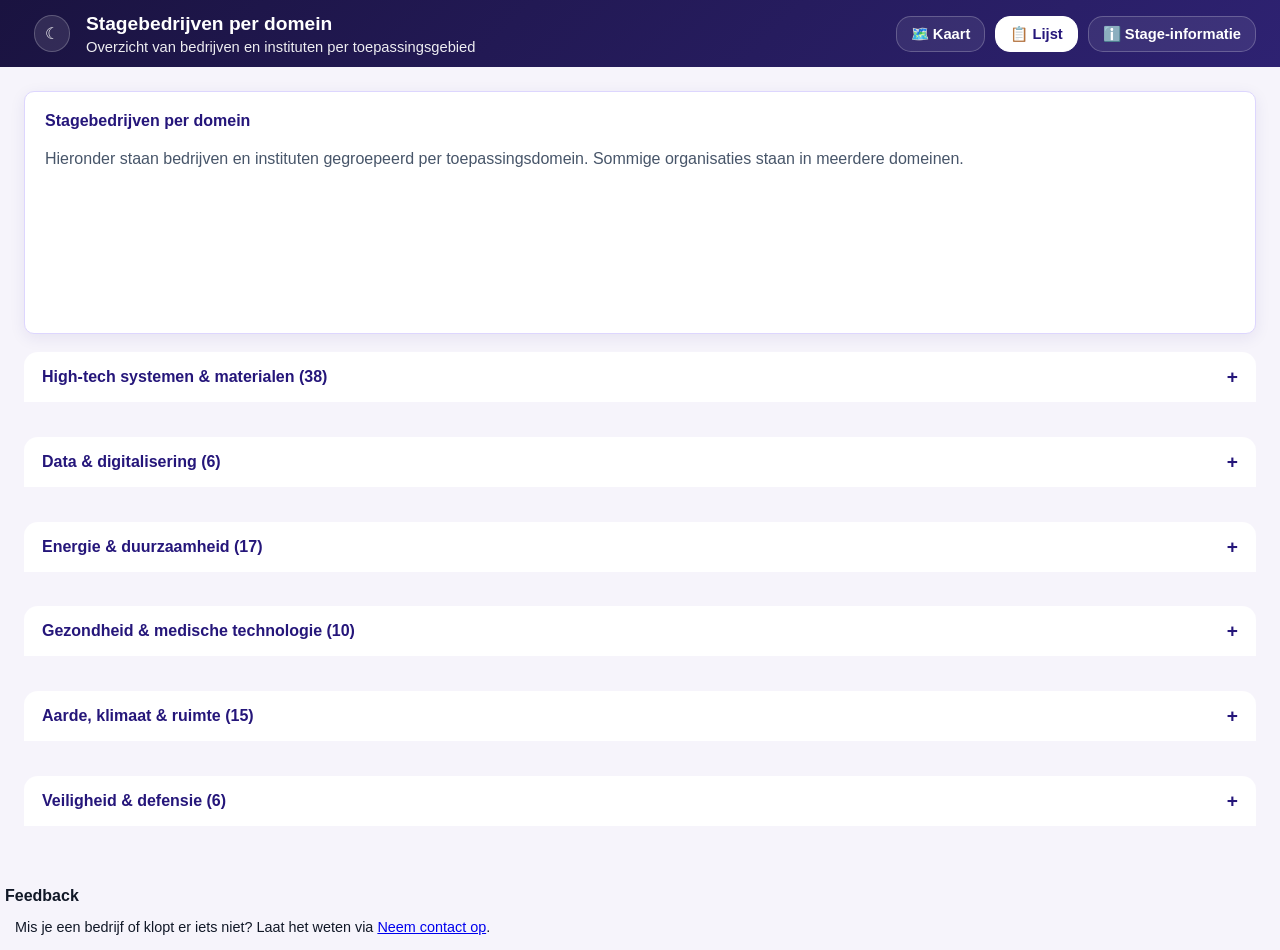
==== lijst.html @ df301dae "Add list of companies" ====
<!DOCTYPE html>
<html lang="nl">
<head>
  <meta charset="UTF-8">
  <meta name="viewport" content="width=device-width, initial-scale=1.0">
  <title>Stagebedrijven per domein - Technische Natuurkunde</title>
  <link rel="stylesheet" href="css/style.css">
</head>
<body>

  <header class="topbar">
    <div class="topbar-inner">

      <button id="darkToggle" class="dark-toggle">☾</button>

      <div class="topbar-text">
        <h1>Stagebedrijven per domein</h1>
        <p>Overzicht van bedrijven en instituten per toepassingsgebied</p>
      </div>

      <nav class="page-tabs">
        <a href="index.html" class="tab-button">🗺️ Kaart</a>
        <a href="lijst.html" class="tab-button active">📋 Lijst</a>
        <a href="stage.html" class="tab-button">ℹ️ Stage-informatie</a>
      </nav>

    </div>
  </header>

  <main class="info-page">
    <section class="info-card">
      <h2>Stagebedrijven per domein</h2>
      <p>
        Hieronder staan bedrijven en instituten gegroepeerd per toepassingsdomein.
        Sommige organisaties staan in meerdere domeinen.
      </p>
    </section>

    <section id="domeinLijst" class="accordion"></section>
  </main>

  <script>
    const darkToggle = document.getElementById('darkToggle');

    const domeinen = [
      "High-tech systemen & materialen",
      "Data & digitalisering",
      "Energie & duurzaamheid",
      "Gezondheid & medische technologie",
      "Aarde, klimaat & ruimte",
      "Veiligheid & defensie"
    ];

    function escapeHtml(value) {
      return String(value)
        .replaceAll('&', '&amp;')
        .replaceAll('<', '&lt;')
        .replaceAll('>', '&gt;')
        .replaceAll('"', '&quot;')
        .replaceAll("'", '&#039;');
    }

    function asArray(value) {
      if (Array.isArray(value)) return value;
      if (value === null || value === undefined || value === '') return [];
      return [value];
    }

    function maakBedrijfHtml(bedrijf) {
      const naam = escapeHtml(bedrijf.naam || 'Onbekende organisatie');
      const plaats = escapeHtml(bedrijf.plaats || 'Onbekende locatie');
      const beschrijving = escapeHtml(bedrijf.beschrijving || '');
      const website = bedrijf.website
        ? `<a href="${escapeHtml(bedrijf.website)}" target="_blank" rel="noopener noreferrer">Website</a>`
        : '';

      return `
        <article class="company-list-item">
          <div class="company-list-item-header">
            <h3>${naam}</h3>
            <div class="company-list-place">${plaats}</div>
          </div>
          <p>${beschrijving}</p>
          ${website ? `<div class="company-list-links">${website}</div>` : ''}
        </article>
      `;
    }

    function renderDomeinen(bedrijven) {
      const container = document.getElementById('domeinLijst');
      if (!container) return;

      const html = domeinen.map((domein, index) => {
        const bedrijvenInDomein = bedrijven.filter((bedrijf) =>
          asArray(bedrijf.tags).includes(domein)
        );

        const itemsHtml = bedrijvenInDomein.length > 0
          ? bedrijvenInDomein
              .sort((a, b) => (a.naam || '').localeCompare(b.naam || '', 'nl'))
              .map(maakBedrijfHtml)
              .join('')
          : `<p>Voor dit domein zijn nog geen organisaties toegevoegd.</p>`;

        return `
          <details class="accordion-item" ${index === 6 ? 'open' : ''}>
            <summary>${escapeHtml(domein)} (${bedrijvenInDomein.length})</summary>
            <div class="accordion-content">
              <div class="company-list">
                ${itemsHtml}
              </div>
            </div>
          </details>
        `;
      }).join('');

      container.innerHTML = html;
    }

    fetch('data/bedrijven.json')
      .then((res) => {
        if (!res.ok) {
          throw new Error(`Kon bedrijven.json niet laden: ${res.status}`);
        }
        return res.json();
      })
      .then((bedrijven) => {
        renderDomeinen(bedrijven);
      })
      .catch((err) => {
        console.error(err);
        const container = document.getElementById('domeinLijst');
        if (container) {
          container.innerHTML = `
            <section class="info-card">
              <p>Fout bij laden van bedrijven.</p>
            </section>
          `;
        }
      });

    if (localStorage.getItem('theme') === 'dark') {
      document.body.classList.add('dark-mode');
      document.body.classList.remove('light-mode');
      if (darkToggle) darkToggle.textContent = '☀️';
    } else if (localStorage.getItem('theme') === 'light') {
      document.body.classList.add('light-mode');
      document.body.classList.remove('dark-mode');
      if (darkToggle) darkToggle.textContent = '🌙';
    }

    if (darkToggle) {
      darkToggle.addEventListener('click', () => {
        const isDark = document.body.classList.contains('dark-mode');

        if (isDark) {
          document.body.classList.remove('dark-mode');
          document.body.classList.add('light-mode');
          localStorage.setItem('theme', 'light');
          darkToggle.textContent = '🌙';
        } else {
          document.body.classList.remove('light-mode');
          document.body.classList.add('dark-mode');
          localStorage.setItem('theme', 'dark');
          darkToggle.textContent = '☀️';
        }
      });
    }
  </script>

</body>
</html>

    <div class="footer-section">
      <h3>Feedback</h3>
      <p>
        Mis je een bedrijf of klopt er iets niet?
        Laat het weten via <a href="mailto:j.busink@hva.nl">Neem contact op</a>.
      </p>
    </div>

  </div>
</footer>
---- css/style.css ----
* {
  box-sizing: border-box;
}

:root {
  --bg-page: #f6f4fb;
  --bg-panel: #ffffff;
  --bg-soft: #f3f0ff;
  --bg-soft-2: #ece7ff;
  --bg-link: #ede9fe;
  --bg-link-hover: #ddd6fe;

  --text-main: #111827;
  --text-soft: #475569;
  --text-heading: #25167A;

  --border: #ddd6fe;
  --border-soft: #e9e5f7;

  --accent: #25167A;
  --accent-hover: #1E1649;

  --shadow-soft: 0 4px 16px rgba(37, 22, 122, 0.08);
  --radius: 12px;
}

body.dark-mode {
  --bg-page: #0a0623;
  --bg-panel: #100a2d;
  --bg-soft: #1a1244;
  --bg-soft-2: #25167A;
  --bg-link: #25167A;
  --bg-link-hover: #1E1649;

  --text-main: #FFFFFF;
  --text-soft: rgba(255, 255, 255, 0.76);
  --text-heading: #FFFFFF;

  --border: rgba(255, 255, 255, 0.14);
  --border-soft: rgba(255, 255, 255, 0.10);

  --accent: #351FB7;
  --accent-hover: #25167A;

  --shadow-soft: 0 8px 24px rgba(0, 0, 0, 0.35);
}

body {
  margin: 0;
  font-family: Arial, sans-serif;
  background: var(--bg-page);
  color: var(--text-main);
  transition: background 0.3s ease, color 0.3s ease;
}

/* Header */

.topbar {
  padding: 12px 24px;
  background: linear-gradient(135deg, #1a1340, #2e2272);
  color: white;
}

.topbar-inner {
  display: flex;
  align-items: center;
  gap: 12px;
}
.topbar-text h1 {
  margin: 0 0 4px;
  font-size: 1.2rem;
  font-weight: 700;
  line-height: 1.2;
}

.topbar-text p {
  margin: 0;
  font-size: 0.92rem;
  opacity: 0.92;
}

.page-tabs {
  margin-left: auto;
  display: flex;
  gap: 10px;
}

.tab-button {
  display: inline-block;
  padding: 8px 14px;
  border: 1px solid rgba(255, 255, 255, 0.22);
  border-radius: 15px;
  background: rgba(255, 255, 255, 0.08);
  color: white;
  text-decoration: none;
  font-size: 0.92rem;
  font-weight: 600;
  transition: background 0.15s ease, border-color 0.15s ease;
}

.tab-button:hover {
  background: rgba(255, 255, 255, 0.16);
}

.tab-button.active {
  background: white;
  color: #25167A;
  border-color: white;
}


.footer {
  margin-top: 20px;
  padding: 30px 14px;
  background: var(--bg-panel);
  border-top: 1px solid var(--border);
}

.footer-inner {
  display: grid;
  gap: 4px;
}

.footer-section h3 {
  margin-bottom: 2px;
  padding: 0px 5px;
  font-size: 1rem;
}

.footer-section p,
.footer-section li {
  font-size: 0.9rem;
  padding: 0px 15px;
}

/* Filters */
..filter-panel,
.hero-filters-inner,
.sidepanel,
.info-card,
.accordion-item {
  background: var(--bg-panel);
  border: 1px solid var(--border);
  box-shadow: var(--shadow-soft);
}

.filter-panel {
  display: flex;
  gap: 14px;
  align-items: end;
  flex-wrap: wrap;
  padding: 14px 24px;
  border-bottom: 1px solid var(--border);
}

.hero-filters {
  padding: 20px 24px 8px;
}

.hero-filters-inner {
  display: grid;
  gap: 18px;
  border-radius: 16px;
  padding: 20px;
}

.filter-group {
  display: grid;
  gap: 8px;
  min-width: 220px;
}

.filter-group label {
  font-size: 0.9rem;
  font-weight: 600;
  color: var(--text-soft);
}

.filter-group select {
  padding: 10px 12px;
  border: 1px solid var(--border);
  border-radius: 10px;
  background: var(--bg-panel);
  color: var(--text-main);
  font-size: 0.95rem;
}

.filter-group select:focus {
  outline: none;
  border-color: var(--accent);
  box-shadow: 0 0 0 3px rgba(53, 31, 183, 0.15);
}

.filter-actions {
  flex: 0 0 auto;
}

.filter-actions button,
#resetFilters,
.button {
  padding: 10px 14px;
  border: 1px solid transparent;
  border-radius: 10px;
  background: var(--accent);
  color: white;
  font-size: 0.95rem;
  font-weight: 600;
  cursor: pointer;
  transition: background 0.15s ease, transform 0.05s ease;
}

.filter-actions button:hover,
#resetFilters:hover,
.button:hover {
  background: var(--accent-hover);
}

.filter-actions button:active,
#resetFilters:active,
.button:active {
  transform: scale(0.97);
}

/* Main layout */

.content-layout {
  display: grid;
  grid-template-columns: 2fr 1fr;
  height: calc(100vh - 136px);
}

.map-wrapper {
  min-width: 0;
}

#map {
  width: 100%;
  height: 100%;
}

/* Sidepanel */

.sidepanel {
  border-left: 1px solid var(--border);
  padding: 22px;
  overflow-y: auto;
}

.sidepanel-placeholder h2,
.company-header h2 {
  margin: 0 0 8px;
  font-size: 1.2rem;
  color: var(--text-heading);
}

.sidepanel-placeholder p,
.company-section-inner p,
.info-card p,
.info-card li {
  line-height: 1.6;
  color: var(--text-soft);
}

.company-header {
  margin-bottom: 18px;
}

.company-subtitle {
  color: var(--text-soft);
  font-size: 0.95rem;
}

.company-meta {
  display: grid;
  gap: 8px;
  margin-bottom: 18px;
}

.company-meta-item {
  padding: 10px 12px;
  background: var(--bg-soft);
  border: 1px solid var(--border-soft);
  border-radius: 8px;
  font-size: 0.95rem;
}

.company-section {
  background: var(--bg-soft-2);
  padding: 1px;
  border-radius: 12px;
  margin-bottom: 16px;
}

.company-section-inner {
  background: var(--bg-panel);
  border-radius: 11px;
  padding: 14px 16px;
}

.company-section-inner h3,
.info-card h2,
.info-card h3 {
  margin: 0 0 8px;
  font-size: 1rem;
  color: var(--text-heading);
}

.company-section-inner p {
  margin: 0;
}

.company-links {
  display: flex;
  flex-direction: column;
  gap: 10px;
}

.company-links a {
  display: inline-block;
  padding: 10px 12px;
  border-radius: 8px;
  background: var(--bg-link);
  color: var(--text-main);
  text-decoration: none;
  font-size: 0.95rem;
  font-weight: 600;
  transition: background 0.15s ease;
}

.company-links a:hover {
  background: var(--bg-link-hover);
}

/* Info page */

.hidden-view {
  display: none;
}

.info-page {
  padding: 24px;
  background: var(--bg-page);
  min-height: calc(100vh - 96px);
  display: grid;
  gap: 18px;
}

.info-card {
  background: var(--bg-panel);
  border: 1px solid var(--border);
  border-radius: 10px;
  padding: 20px;
  box-shadow: var(--shadow-soft);
}

/* Responsive */

@media (max-width: 1000px) {
  .content-layout {
    grid-template-columns: 1fr;
    grid-template-rows: 52vh auto;
    height: auto;
  }

  #map {
    height: 52vh;
  }

  .sidepanel {
    border-left: none;
    border-top: 1px solid var(--border);
  }
}

.accordion {
  display: grid;
  gap: 14px;
}

.accordion-item {
  border-radius: 14px;
  overflow: hidden;
}

.accordion-item summary {
  list-style: none;
  cursor: pointer;
  padding: 16px 18px;
  font-size: 1rem;
  font-weight: 700;
  color: var(--text-heading);
  background: var(--bg-panel);
  position: relative;
}

.accordion-item summary::-webkit-details-marker {
  display: none;
}

.accordion-item summary::after {
  content: "+";
  position: absolute;
  right: 18px;
  top: 50%;
  transform: translateY(-50%);
  font-size: 1.2rem;
  font-weight: 700;
  color: var(--accent);
}

.accordion-item[open] summary::after {
  content: "−";
}

.accordion-content {
  padding: 14px 18px 18px 18px;
  background: var(--bg-soft);
}

.accordion-content p,
.accordion-content li {
  color: var(--text-soft);
  line-height: 1.6;
}

.accordion-content ul {
  margin: 0;
  padding-left: 20px;
}

.dark-toggle {
  margin-right: 4px;
}

.dark-toggle {
  margin-left: 10px;
  padding: 8px 10px;
  border-radius: 999px;
  border: 1px solid rgba(255, 255, 255, 0.22);
  background: rgba(255, 255, 255, 0.10);
  color: white;
  cursor: pointer;
  font-size: 1rem;
  transition: background 0.2s ease, transform 0.1s ease;
}

.dark-toggle:hover {
  background: rgba(255, 255, 255, 0.18);
  transform: scale(1.05);
}

body {
  transition: background 0.3s ease, color 0.3s ease;
}

.tag-filter-row {
  display: flex;
  align-items: flex-start;
  gap: 16px;
}
.tag-filter-list {
  display: flex;
  flex-wrap: wrap;
  gap: 10px 12px;
  flex: 1;
}

.tag-filter-option {
  display: inline-flex;
  align-items: center;
  gap: 6px;
  background: var(--bg-soft);
  border: 1px solid var(--border);
  border-radius: 999px;
  padding: 4px 8px;
  cursor: pointer;
  font-size: 0.8rem;
  color: var(--text-main);
}

.tag-filter-option:hover {
  background: var(--bg-link);
}

.tag-filter-option input {
  margin: 0;
}

.hero-filters {
  padding: 20px 24px 8px;
}

.hero-filters-inner {
  display: grid;
  gap: 18px;
  background: var(--bg-panel);
  border: 1px solid var(--border);
  border-radius: 16px;
  padding: 20px;
  box-shadow: var(--shadow-soft);
}

.filter-group {
  display: grid;
  gap: 8px;
}

.filter-group-tags {
  align-items: start;
}

.filter-actions {
  display: flex;
  justify-content: flex-start;
}



.company-list {
  display: grid;
  gap: 14px;
}

.company-list-item {
  background: var(--bg-panel);
  border: 1px solid var(--border);
  border-radius: 12px;
  padding: 14px 16px;
}

.company-list-item-header {
  margin-bottom: 8px;
}

.company-list-item h3 {
  margin: 0 0 4px;
  font-size: 1rem;
  color: var(--text-heading);
}

.company-list-place {
  font-size: 0.92rem;
  color: var(--text-soft);
}

.company-list-item p {
  margin: 0 0 10px;
  color: var(--text-soft);
  line-height: 1.6;
}

.company-list-links a {
  display: inline-block;
  padding: 8px 10px;
  border-radius: 8px;
  background: var(--bg-link);
  color: var(--text-main);
  text-decoration: none;
  font-weight: 600;
  font-size: 0.9rem;
}

.company-list-links a:hover {
  background: var(--bg-link-hover);
}

/* klein cluster */
.marker-cluster-small {
  background-color: rgba(53, 31, 183, 0.20);
}

.marker-cluster-small div {
  background-color: #6a54da;
  color: white;
}

.marker-cluster-medium {
  background-color: rgba(53, 31, 183, 0.28);
}

.marker-cluster-medium div {
  background-color: #351FB7;
  color: white;
}

.marker-cluster-large {
  background-color: rgba(30, 22, 73, 0.30);
}

.marker-cluster-large div {
  background-color: #1E1649;
  color: white;
}

.marker-cluster div {
  border-radius: 10px;
  font-weight: 600;
}

/* Automatische dark mode als fallback */
/* =========================
   DARK MODE - HvA palette
   ========================= */

body.dark-mode {
  --bg-page: #0a0623;          /* Marine: achtergrond pagina */
  --bg-panel: #09061f;         /* HvA-purple: cards/panels */
  --bg-soft: #1E1649;          /* Deep sea: alleen subtiele donkere vlakken */
  --bg-link: #25167A;
  --bg-link-hover: #1E1649;

  --text-main: #FFFFFF;        /* White: primaire tekst */
  --text-soft: rgba(255,255,255,0.78);
  --text-heading: #FFFFFF;

  --border: rgba(255,255,255,0.14);
  --border-soft: rgba(255,255,255,0.22);

  --accent: #726868;           /* Black als highlight */
  --accent-dark: #130b42;      /* HvA-purple als secundaire accentkleur */

  --shadow-soft: 0 8px 24px rgba(0, 0, 0, 0.35);
}

body.dark-mode {
  background: var(--bg-page);
  color: var(--text-main);
}

body.dark-mode .topbar {
  background: #0f0933;
}

body.dark-mode .tab-button {
  background: rgba(255, 255, 255, 0.08);
  border-color: rgba(255, 255, 255, 0.18);
  color: var(--text-main);
}

body.dark-mode .tab-button.active {
  background: #381695;
  color: #FFFFFF;
}

body.dark-mode .filter-panel {
  background: #0c072e;
  border: 1px solid rgba(255,255,255,0.14);
  box-shadow: var(--shadow-soft);
}

body.dark-mode .filter-group label {
  color: var(--text-main);
}

body.dark-mode .filter-group select {
  background: #160d47;
  color: #FFFFFF;
  border-color: rgba(255,255,255,0.18);
}

body.dark-mode .tag-filter-option {
  background: rgba(255,255,255,0.06);
  border: 1px solid rgba(255,255,255,0.16);
  color: #FFFFFF;
}

body.dark-mode .tag-filter-option:hover {
  background: rgba(255,255,255,0.12);
}

body.dark-mode .tag-filter-option input {
  accent-color: #39106f;
}

body.dark-mode .company-card,
body.dark-mode .info-card,
body.dark-mode .sidepanel,
body.dark-mode .company-section,
body.dark-mode .accordion-item {
  background: #09061f;
  color: #FFFFFF;
  border: 1px solid rgba(255,255,255,0.14);
  box-shadow: var(--shadow-soft);
}

/* header */
body.dark-mode .accordion-item summary {
  background: #25167A;                         /* HvA-purple */
  color: #FFFFFF;
}

/* inhoud (tekstvlak) */
body.dark-mode .accordion-content {
  background: #0e0930;                         /* 👈 jouw tekstvlak */
  color: #FFFFFF;
}

body.dark-mode .company-links a,
body.dark-mode a {
  color: #FFFFFF;
}

body.dark-mode .company-links a:hover,
body.dark-mode a:hover {
  color: rgba(255,255,255,0.82);
}

body.dark-mode .dark-toggle {
  background: rgba(255,255,255,0.08);
  border-color: rgba(255,255,255,0.18);
  color: #FFFFFF;
}

body.dark-mode .dark-toggle:hover {
  background: rgba(255,255,255,0.16);
}

body.dark-mode button,
body.dark-mode .button,
body.dark-mode #resetFilters {
  background: #381695;
  color: #FFFFFF;
  border: 1px solid rgba(255,255,255,0.14);
}

body.dark-mode button:hover,
body.dark-mode .button:hover,
body.dark-mode #resetFilters:hover {
  background: #1E1649;
}

/* marker-clusters */
body.dark-mode .marker-cluster-small {
  background-color: rgba(34, 17, 128, 0.28);
}
body.dark-mode .marker-cluster-small div {
  background-color: #9785fc;
  color: #FFFFFF;
}

body.dark-mode .marker-cluster-medium {
  background-color: rgba(50, 16, 238, 0.318);
}
body.dark-mode .marker-cluster-medium div {
  background-color: #381f91;
  color: #FFFFFF;
}

body.dark-mode .marker-cluster-large {
  background-color: rgba(0, 0, 0, 0.28);
}
body.dark-mode .marker-cluster-large div {
  background-color: #000000;
  color: #FFFFFF;
}

body.dark-mode .marker-cluster div {
  border-radius: 10px;
  font-weight: 600;
}

/* kaart iets rustiger houden */
body.dark-mode #map {
  filter: brightness(1.08);
}

body.dark-mode .leaflet-bar a:first-child {
  border-bottom: 1px solid rgba(255,255,255,0.18);
}

body.dark-mode .leaflet-bar a:last-child {
  border-top: none;
}

body.dark-mode .leaflet-control-zoom a,
body.dark-mode .leaflet-bar a {
  background-color: #25167A;
  color: #FFFFFF;
  border-color: rgba(255,255,255,0.18);
}

body.dark-mode .leaflet-control-zoom a:hover,
body.dark-mode .leaflet-bar a:hover {
  background-color: #1E1649;
  color: #FFFFFF;
}

body.dark-mode .leaflet-bar {
  border: 1px solid rgba(255,255,255,0.18);
  box-shadow: 0 4px 14px rgba(0,0,0,0.35);
}

body.dark-mode .leaflet-control-zoom-in,
body.dark-mode .leaflet-control-zoom-out {
  font-weight: 700;
}

body.dark-mode .leaflet-control-zoom a,
body.dark-mode .leaflet-bar a {
  background-color: var(--bg-panel);
  color: var(--text-main);
  border-color: var(--border);
}

body.dark-mode .leaflet-control-zoom a:hover,
body.dark-mode .leaflet-bar a:hover {
  background-color: var(--bg-soft);
  color: var(--text-main);
}

body.dark-mode .leaflet-bar {
  border: 1px solid var(--border);
  box-shadow: 0 4px 14px rgba(0, 0, 0, 0.35);
}

body.dark-mode #map {
  filter: brightness(1.08);
}

/* @media (max-width: 720px) {
  .tag-filter-row {
    flex-direction: column;
    align-items: stretch;
  }

  .filter-actions button {
    width: 100%;
  }

  
  .tag-filter-row {
  display: flex;
  align-items: flex-start;
  gap: 16px;
} */

/* reset knop links */
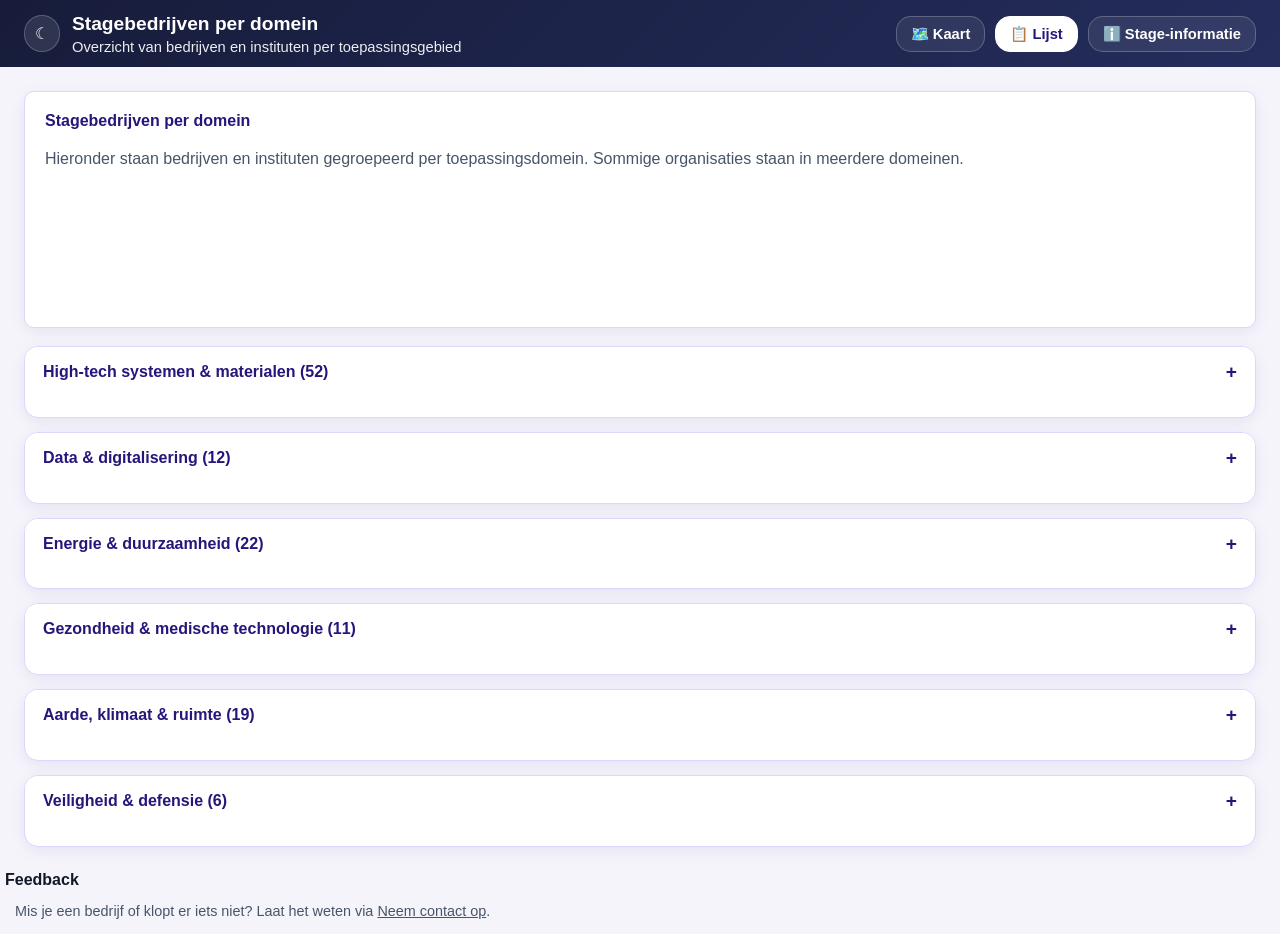
==== commit 6d71b2bc: "Photonics companies added" ====
--- a/lijst.html
+++ b/lijst.html
@@ -66,25 +66,39 @@
       return [value];
     }
 
-    function maakBedrijfHtml(bedrijf) {
-      const naam = escapeHtml(bedrijf.naam || 'Onbekende organisatie');
-      const plaats = escapeHtml(bedrijf.plaats || 'Onbekende locatie');
-      const beschrijving = escapeHtml(bedrijf.beschrijving || '');
-      const website = bedrijf.website
-        ? `<a href="${escapeHtml(bedrijf.website)}" target="_blank" rel="noopener noreferrer">Website</a>`
-        : '';
+function maakBedrijfHtml(bedrijf) {
+  const naam = escapeHtml(bedrijf.naam || 'Onbekende organisatie');
+  const plaats = escapeHtml(bedrijf.plaats || 'Onbekende locatie');
+  const beschrijving = escapeHtml(bedrijf.beschrijving || '');
 
-      return `
-        <article class="company-list-item">
-          <div class="company-list-item-header">
-            <h3>${naam}</h3>
-            <div class="company-list-place">${plaats}</div>
-          </div>
-          <p>${beschrijving}</p>
-          ${website ? `<div class="company-list-links">${website}</div>` : ''}
-        </article>
-      `;
-    }
+  let linksHtml = '';
+
+  if (Array.isArray(bedrijf.websites) && bedrijf.websites.length > 0) {
+    linksHtml = bedrijf.websites
+      .map((site) => {
+        const url = escapeHtml(site.url || '');
+        const label = escapeHtml(site.naam || 'Website');
+        if (!url) return '';
+        return `<a href="${url}" target="_blank" rel="noopener noreferrer">${label}</a>`;
+      })
+      .filter(Boolean)
+      .join('');
+  } else if (bedrijf.website) {
+    const url = escapeHtml(bedrijf.website);
+    linksHtml = `<a href="${url}" target="_blank" rel="noopener noreferrer">Website</a>`;
+  }
+
+  return `
+    <article class="company-list-item">
+      <div class="company-list-item-header">
+        <h3>${naam}</h3>
+        <div class="company-list-place">${plaats}</div>
+      </div>
+      <p>${beschrijving}</p>
+      ${linksHtml ? `<div class="company-list-links">${linksHtml}</div>` : ''}
+    </article>
+  `;
+}
 
     function renderDomeinen(bedrijven) {
       const container = document.getElementById('domeinLijst');
--- a/css/style.css
+++ b/css/style.css
@@ -1,6 +1,32 @@
-* {
+/* =========================
+   1. RESET / BASIS
+   ========================= */
+
+*,
+*::before,
+*::after {
   box-sizing: border-box;
 }
+
+html,
+body {
+  margin: 0;
+  padding: 0;
+  width: 100%;
+  overflow-x: hidden;
+}
+
+img,
+iframe,
+video {
+  display: block;
+  max-width: 100%;
+  height: auto;
+}
+
+/* =========================
+   2. DESIGN TOKENS
+   ========================= */
 
 :root {
   --bg-page: #f6f4fb;
@@ -12,53 +38,83 @@
 
   --text-main: #111827;
   --text-soft: #475569;
-  --text-heading: #25167A;
+  --text-heading: #25167a;
 
   --border: #ddd6fe;
   --border-soft: #e9e5f7;
 
-  --accent: #25167A;
-  --accent-hover: #1E1649;
+  --accent: #25167a;
+  --accent-hover: #1e1649;
 
   --shadow-soft: 0 4px 16px rgba(37, 22, 122, 0.08);
   --radius: 12px;
+  --radius-lg: 16px;
 }
 
 body.dark-mode {
-  --bg-page: #0a0623;
-  --bg-panel: #100a2d;
-  --bg-soft: #1a1244;
-  --bg-soft-2: #25167A;
-  --bg-link: #25167A;
-  --bg-link-hover: #1E1649;
-
-  --text-main: #FFFFFF;
-  --text-soft: rgba(255, 255, 255, 0.76);
-  --text-heading: #FFFFFF;
-
-  --border: rgba(255, 255, 255, 0.14);
-  --border-soft: rgba(255, 255, 255, 0.10);
-
-  --accent: #351FB7;
-  --accent-hover: #25167A;
-
-  --shadow-soft: 0 8px 24px rgba(0, 0, 0, 0.35);
-}
+  --bg-page: #0b0d1a;
+  --bg-panel: #14182b;
+  --bg-soft: #1c2240;
+  --bg-soft-2: #252d59;
+  --bg-link: #2a3270;
+  --bg-link-hover: #37418d;
+
+  --text-main: #f4f7ff;
+  --text-soft: #bcc4dc;
+  --text-heading: #ffffff;
+
+  --border: rgba(140, 156, 220, 0.16);
+  --border-soft: rgba(140, 156, 220, 0.08);
+
+  --accent: #5163d8;
+  --accent-hover: #6b7bf0;
+
+  --shadow-soft: 0 10px 30px rgba(0, 0, 0, 0.36);
+}
+
+/* =========================
+   3. PAGINA BASIS
+   ========================= */
 
 body {
-  margin: 0;
   font-family: Arial, sans-serif;
   background: var(--bg-page);
   color: var(--text-main);
   transition: background 0.3s ease, color 0.3s ease;
 }
 
-/* Header */
+a {
+  color: inherit;
+}
+
+/* =========================
+   4. HERBRUIKBARE BLOKKEN
+   ========================= */
+
+.panel-like {
+  background: var(--bg-panel);
+  border: 1px solid var(--border);
+  box-shadow: var(--shadow-soft);
+}
+
+.info-card,
+.sidepanel,
+.accordion-item,
+.hero-filters-inner,
+.company-list-item {
+  background: var(--bg-panel);
+  border: 1px solid var(--border);
+  box-shadow: var(--shadow-soft);
+}
+
+/* =========================
+   5. HEADER / TOPBAR
+   ========================= */
 
 .topbar {
   padding: 12px 24px;
-  background: linear-gradient(135deg, #1a1340, #2e2272);
-  color: white;
+  background: linear-gradient(135deg, #171c3a, #242d5c);
+  color: #ffffff;
 }
 
 .topbar-inner {
@@ -66,6 +122,11 @@
   align-items: center;
   gap: 12px;
 }
+
+.topbar-text {
+  min-width: 0;
+}
+
 .topbar-text h1 {
   margin: 0 0 4px;
   font-size: 1.2rem;
@@ -79,9 +140,28 @@
   opacity: 0.92;
 }
 
+.dark-toggle {
+  flex: 0 0 auto;
+  margin: 0;
+  padding: 8px 10px;
+  border: 1px solid rgba(255, 255, 255, 0.22);
+  border-radius: 999px;
+  background: rgba(255, 255, 255, 0.1);
+  color: #ffffff;
+  cursor: pointer;
+  font-size: 1rem;
+  transition: background 0.2s ease, transform 0.1s ease;
+}
+
+.dark-toggle:hover {
+  background: rgba(255, 255, 255, 0.18);
+  transform: scale(1.05);
+}
+
 .page-tabs {
   margin-left: auto;
   display: flex;
+  flex-wrap: wrap;
   gap: 10px;
 }
 
@@ -91,11 +171,11 @@
   border: 1px solid rgba(255, 255, 255, 0.22);
   border-radius: 15px;
   background: rgba(255, 255, 255, 0.08);
-  color: white;
+  color: #ffffff;
   text-decoration: none;
   font-size: 0.92rem;
   font-weight: 600;
-  transition: background 0.15s ease, border-color 0.15s ease;
+  transition: background 0.15s ease, border-color 0.15s ease, color 0.15s ease;
 }
 
 .tab-button:hover {
@@ -103,55 +183,14 @@
 }
 
 .tab-button.active {
-  background: white;
-  color: #25167A;
-  border-color: white;
-}
-
-
-.footer {
-  margin-top: 20px;
-  padding: 30px 14px;
-  background: var(--bg-panel);
-  border-top: 1px solid var(--border);
-}
-
-.footer-inner {
-  display: grid;
-  gap: 4px;
-}
-
-.footer-section h3 {
-  margin-bottom: 2px;
-  padding: 0px 5px;
-  font-size: 1rem;
-}
-
-.footer-section p,
-.footer-section li {
-  font-size: 0.9rem;
-  padding: 0px 15px;
-}
-
-/* Filters */
-..filter-panel,
-.hero-filters-inner,
-.sidepanel,
-.info-card,
-.accordion-item {
-  background: var(--bg-panel);
-  border: 1px solid var(--border);
-  box-shadow: var(--shadow-soft);
-}
-
-.filter-panel {
-  display: flex;
-  gap: 14px;
-  align-items: end;
-  flex-wrap: wrap;
-  padding: 14px 24px;
-  border-bottom: 1px solid var(--border);
-}
+  background: #ffffff;
+  color: #25167a;
+  border-color: #ffffff;
+}
+
+/* =========================
+   6. FILTERS
+   ========================= */
 
 .hero-filters {
   padding: 20px 24px 8px;
@@ -160,14 +199,19 @@
 .hero-filters-inner {
   display: grid;
   gap: 18px;
-  border-radius: 16px;
-  padding: 20px;
+  border-radius: var(--radius-lg);
+  background: var(--bg-panel);
+  padding: 20px;  
 }
 
 .filter-group {
   display: grid;
   gap: 8px;
   min-width: 220px;
+}
+
+.filter-group-tags {
+  align-items: start;
 }
 
 .filter-group label {
@@ -188,10 +232,18 @@
 .filter-group select:focus {
   outline: none;
   border-color: var(--accent);
-  box-shadow: 0 0 0 3px rgba(53, 31, 183, 0.15);
+  box-shadow: 0 0 0 3px rgba(81, 99, 216, 0.18);
+}
+
+.tag-filter-row {
+  display: flex;
+  align-items: flex-start;
+  gap: 16px;
 }
 
 .filter-actions {
+  display: flex;
+  justify-content: flex-start;
   flex: 0 0 auto;
 }
 
@@ -201,8 +253,8 @@
   padding: 10px 14px;
   border: 1px solid transparent;
   border-radius: 10px;
-  background: var(--accent);
-  color: white;
+  background: var(--accent-hover);
+  color: #ffffff;
   font-size: 0.95rem;
   font-weight: 600;
   cursor: pointer;
@@ -221,7 +273,37 @@
   transform: scale(0.97);
 }
 
-/* Main layout */
+.tag-filter-list {
+  display: flex;
+  flex: 1;
+  flex-wrap: wrap;
+  gap: 10px 12px;
+}
+
+.tag-filter-option {
+  display: inline-flex;
+  align-items: center;
+  gap: 6px;
+  padding: 4px 8px;
+  border: 1px solid var(--border);
+  border-radius: 999px;
+  background: var(--bg-soft);
+  color: var(--text-main);
+  cursor: pointer;
+  font-size: 0.8rem;
+}
+
+.tag-filter-option:hover {
+  background: var(--bg-link);
+}
+
+.tag-filter-option input {
+  margin: 0;
+}
+
+/* =========================
+   7. HOOFDLAYOUT
+   ========================= */
 
 .content-layout {
   display: grid;
@@ -238,11 +320,13 @@
   height: 100%;
 }
 
-/* Sidepanel */
+/* =========================
+   8. SIDEPANEL / BEDRIJFSINFO
+   ========================= */
 
 .sidepanel {
+  padding: 22px;
   border-left: 1px solid var(--border);
-  padding: 22px;
   overflow-y: auto;
 }
 
@@ -278,23 +362,23 @@
 
 .company-meta-item {
   padding: 10px 12px;
-  background: var(--bg-soft);
   border: 1px solid var(--border-soft);
   border-radius: 8px;
+  background: var(--bg-soft);
   font-size: 0.95rem;
 }
 
 .company-section {
-  background: var(--bg-soft-2);
+  margin-bottom: 16px;
   padding: 1px;
   border-radius: 12px;
-  margin-bottom: 16px;
+  background: var(--bg-soft-2);
 }
 
 .company-section-inner {
+  padding: 14px 16px;
+  border-radius: 11px;
   background: var(--bg-panel);
-  border-radius: 11px;
-  padding: 14px 16px;
 }
 
 .company-section-inner h3,
@@ -315,7 +399,8 @@
   gap: 10px;
 }
 
-.company-links a {
+.company-links a,
+.company-list-links a {
   display: inline-block;
   padding: 10px 12px;
   border-radius: 8px;
@@ -327,50 +412,35 @@
   transition: background 0.15s ease;
 }
 
-.company-links a:hover {
+.company-links a:hover,
+.company-list-links a:hover {
   background: var(--bg-link-hover);
 }
 
-/* Info page */
+/* =========================
+   9. INFO PAGINA
+   ========================= */
 
 .hidden-view {
   display: none;
 }
 
 .info-page {
+  display: grid;
+  gap: 18px;
+  min-height: calc(100vh - 96px);
   padding: 24px;
   background: var(--bg-page);
-  min-height: calc(100vh - 96px);
-  display: grid;
-  gap: 18px;
 }
 
 .info-card {
-  background: var(--bg-panel);
-  border: 1px solid var(--border);
+  padding: 20px;
   border-radius: 10px;
-  padding: 20px;
-  box-shadow: var(--shadow-soft);
-}
-
-/* Responsive */
-
-@media (max-width: 1000px) {
-  .content-layout {
-    grid-template-columns: 1fr;
-    grid-template-rows: 52vh auto;
-    height: auto;
-  }
-
-  #map {
-    height: 52vh;
-  }
-
-  .sidepanel {
-    border-left: none;
-    border-top: 1px solid var(--border);
-  }
-}
+}
+
+/* =========================
+   10. ACCORDION
+   ========================= */
 
 .accordion {
   display: grid;
@@ -383,14 +453,14 @@
 }
 
 .accordion-item summary {
+  position: relative;
+  padding: 16px 18px;
   list-style: none;
   cursor: pointer;
-  padding: 16px 18px;
+  background: var(--bg-panel);
+  color: var(--text-heading);
   font-size: 1rem;
   font-weight: 700;
-  color: var(--text-heading);
-  background: var(--bg-panel);
-  position: relative;
 }
 
 .accordion-item summary::-webkit-details-marker {
@@ -400,12 +470,12 @@
 .accordion-item summary::after {
   content: "+";
   position: absolute;
+  top: 50%;
   right: 18px;
-  top: 50%;
   transform: translateY(-50%);
+  color: var(--accent);
   font-size: 1.2rem;
   font-weight: 700;
-  color: var(--accent);
 }
 
 .accordion-item[open] summary::after {
@@ -413,7 +483,7 @@
 }
 
 .accordion-content {
-  padding: 14px 18px 18px 18px;
+  padding: 14px 18px 18px;
   background: var(--bg-soft);
 }
 
@@ -428,93 +498,9 @@
   padding-left: 20px;
 }
 
-.dark-toggle {
-  margin-right: 4px;
-}
-
-.dark-toggle {
-  margin-left: 10px;
-  padding: 8px 10px;
-  border-radius: 999px;
-  border: 1px solid rgba(255, 255, 255, 0.22);
-  background: rgba(255, 255, 255, 0.10);
-  color: white;
-  cursor: pointer;
-  font-size: 1rem;
-  transition: background 0.2s ease, transform 0.1s ease;
-}
-
-.dark-toggle:hover {
-  background: rgba(255, 255, 255, 0.18);
-  transform: scale(1.05);
-}
-
-body {
-  transition: background 0.3s ease, color 0.3s ease;
-}
-
-.tag-filter-row {
-  display: flex;
-  align-items: flex-start;
-  gap: 16px;
-}
-.tag-filter-list {
-  display: flex;
-  flex-wrap: wrap;
-  gap: 10px 12px;
-  flex: 1;
-}
-
-.tag-filter-option {
-  display: inline-flex;
-  align-items: center;
-  gap: 6px;
-  background: var(--bg-soft);
-  border: 1px solid var(--border);
-  border-radius: 999px;
-  padding: 4px 8px;
-  cursor: pointer;
-  font-size: 0.8rem;
-  color: var(--text-main);
-}
-
-.tag-filter-option:hover {
-  background: var(--bg-link);
-}
-
-.tag-filter-option input {
-  margin: 0;
-}
-
-.hero-filters {
-  padding: 20px 24px 8px;
-}
-
-.hero-filters-inner {
-  display: grid;
-  gap: 18px;
-  background: var(--bg-panel);
-  border: 1px solid var(--border);
-  border-radius: 16px;
-  padding: 20px;
-  box-shadow: var(--shadow-soft);
-}
-
-.filter-group {
-  display: grid;
-  gap: 8px;
-}
-
-.filter-group-tags {
-  align-items: start;
-}
-
-.filter-actions {
-  display: flex;
-  justify-content: flex-start;
-}
-
-
+/* =========================
+   11. LIJSTWEERGAVE
+   ========================= */
 
 .company-list {
   display: grid;
@@ -522,10 +508,8 @@
 }
 
 .company-list-item {
-  background: var(--bg-panel);
-  border: 1px solid var(--border);
+  padding: 14px 16px;
   border-radius: 12px;
-  padding: 14px 16px;
 }
 
 .company-list-item-header {
@@ -550,46 +534,72 @@
 }
 
 .company-list-links a {
-  display: inline-block;
+  font-size: 0.9rem;
   padding: 8px 10px;
-  border-radius: 8px;
-  background: var(--bg-link);
-  color: var(--text-main);
-  text-decoration: none;
-  font-weight: 600;
+}
+
+/* =========================
+   12. FOOTER
+   ========================= */
+
+footer,
+.footer {
+  margin-top: 20px;
+  padding: 30px 14px;
+  background: var(--bg-panel);
+  border-top: 1px solid var(--border);
+}
+
+.footer-inner {
+  display: grid;
+  gap: 4px;
+}
+
+.footer-section h3 {
+  margin: 0 0 2px;
+  padding: 0 5px;
+  font-size: 1rem;
+}
+
+.footer-section p,
+.footer-section li {
+  padding: 0 15px;
   font-size: 0.9rem;
-}
-
-.company-list-links a:hover {
-  background: var(--bg-link-hover);
-}
-
-/* klein cluster */
+  color: var(--text-soft);
+}
+
+/* =========================
+   13. MARKER CLUSTERS
+   ========================= */
+/* =========================
+   13. MARKER CLUSTERS
+   ========================= */
+
 .marker-cluster-small {
-  background-color: rgba(53, 31, 183, 0.20);
+  background-color: rgba(81, 99, 216, 0.20);
 }
 
 .marker-cluster-small div {
-  background-color: #6a54da;
-  color: white;
+  background-color: #5163d8;
+  color: #ffffff;
 }
 
 .marker-cluster-medium {
-  background-color: rgba(53, 31, 183, 0.28);
+  background-color: rgba(81, 99, 216, 0.28);
 }
 
 .marker-cluster-medium div {
-  background-color: #351FB7;
-  color: white;
+  background-color: #6b7bf0;
+  color: #ffffff;
 }
 
 .marker-cluster-large {
-  background-color: rgba(30, 22, 73, 0.30);
+  background-color: rgba(60, 70, 140, 0.35);
 }
 
 .marker-cluster-large div {
-  background-color: #1E1649;
-  color: white;
+  background-color: #37418d;
+  color: #ffffff;
 }
 
 .marker-cluster div {
@@ -597,55 +607,24 @@
   font-weight: 600;
 }
 
-/* Automatische dark mode als fallback */
-/* =========================
-   DARK MODE - HvA palette
-   ========================= */
-
-body.dark-mode {
-  --bg-page: #0a0623;          /* Marine: achtergrond pagina */
-  --bg-panel: #09061f;         /* HvA-purple: cards/panels */
-  --bg-soft: #1E1649;          /* Deep sea: alleen subtiele donkere vlakken */
-  --bg-link: #25167A;
-  --bg-link-hover: #1E1649;
-
-  --text-main: #FFFFFF;        /* White: primaire tekst */
-  --text-soft: rgba(255,255,255,0.78);
-  --text-heading: #FFFFFF;
-
-  --border: rgba(255,255,255,0.14);
-  --border-soft: rgba(255,255,255,0.22);
-
-  --accent: #726868;           /* Black als highlight */
-  --accent-dark: #130b42;      /* HvA-purple als secundaire accentkleur */
-
-  --shadow-soft: 0 8px 24px rgba(0, 0, 0, 0.35);
-}
-
-body.dark-mode {
-  background: var(--bg-page);
+/* =========================
+   14. DARK MODE - COMPONENTEN
+   ========================= */
+
+body.dark-mode .topbar {
+  background: linear-gradient(135deg, #171c3a, #242d5c);
+}
+
+body.dark-mode .tab-button {
+  background: rgba(255, 255, 255, 0.04);
+  border-color: rgba(140, 156, 220, 0.20);
   color: var(--text-main);
 }
 
-body.dark-mode .topbar {
-  background: #0f0933;
-}
-
-body.dark-mode .tab-button {
-  background: rgba(255, 255, 255, 0.08);
-  border-color: rgba(255, 255, 255, 0.18);
-  color: var(--text-main);
-}
-
 body.dark-mode .tab-button.active {
-  background: #381695;
-  color: #FFFFFF;
-}
-
-body.dark-mode .filter-panel {
-  background: #0c072e;
-  border: 1px solid rgba(255,255,255,0.14);
-  box-shadow: var(--shadow-soft);
+  background: var(--accent);
+  border-color: var(--accent);
+  color: #ffffff;
 }
 
 body.dark-mode .filter-group label {
@@ -653,146 +632,123 @@
 }
 
 body.dark-mode .filter-group select {
-  background: #160d47;
-  color: #FFFFFF;
-  border-color: rgba(255,255,255,0.18);
+  background: #1a1f2d;
+  color: #ffffff;
+  border-color: rgba(255, 255, 255, 0.18);
 }
 
 body.dark-mode .tag-filter-option {
-  background: rgba(255,255,255,0.06);
-  border: 1px solid rgba(255,255,255,0.16);
-  color: #FFFFFF;
+  background: #1a1f2d;
+  border-color: rgba(140, 156, 220, 0.14);
+  color: #ffffff;
+}
+
+body.dark-mode .hero-filters-inner {
+  background: #141822;
 }
 
 body.dark-mode .tag-filter-option:hover {
-  background: rgba(255,255,255,0.12);
+  background: #20283a;
 }
 
 body.dark-mode .tag-filter-option input {
-  accent-color: #39106f;
-}
-
-body.dark-mode .company-card,
-body.dark-mode .info-card,
-body.dark-mode .sidepanel,
-body.dark-mode .company-section,
-body.dark-mode .accordion-item {
-  background: #09061f;
-  color: #FFFFFF;
-  border: 1px solid rgba(255,255,255,0.14);
-  box-shadow: var(--shadow-soft);
-}
-
-/* header */
+  accent-color: #8f8c94;
+}
+
 body.dark-mode .accordion-item summary {
-  background: #25167A;                         /* HvA-purple */
-  color: #FFFFFF;
-}
-
-/* inhoud (tekstvlak) */
+  background: var(--bg-soft-2);
+  color: var(--text-heading);
+}
+
 body.dark-mode .accordion-content {
-  background: #0e0930;                         /* 👈 jouw tekstvlak */
-  color: #FFFFFF;
+  background: var(--bg-panel);
 }
 
 body.dark-mode .company-links a,
+body.dark-mode .company-list-links a,
 body.dark-mode a {
-  color: #FFFFFF;
+  color: #ffffff;
 }
 
 body.dark-mode .company-links a:hover,
+body.dark-mode .company-list-links a:hover,
 body.dark-mode a:hover {
-  color: rgba(255,255,255,0.82);
+  color: rgba(255, 255, 255, 0.82);
 }
 
 body.dark-mode .dark-toggle {
-  background: rgba(255,255,255,0.08);
-  border-color: rgba(255,255,255,0.18);
-  color: #FFFFFF;
+  background: rgba(255, 255, 255, 0.05);
+  border-color: rgba(140, 156, 220, 0.18);
 }
 
 body.dark-mode .dark-toggle:hover {
-  background: rgba(255,255,255,0.16);
+  background: rgba(255, 255, 255, 0.16);
 }
 
 body.dark-mode button,
 body.dark-mode .button,
 body.dark-mode #resetFilters {
-  background: #381695;
-  color: #FFFFFF;
-  border: 1px solid rgba(255,255,255,0.14);
+  background: var(--accent);
+  color: #ffffff;
+  border: 1px solid rgba(255, 255, 255, 0.14);
 }
 
 body.dark-mode button:hover,
 body.dark-mode .button:hover,
 body.dark-mode #resetFilters:hover {
-  background: #1E1649;
-}
-
-/* marker-clusters */
+  background: var(--accent-hover);
+}
+
 body.dark-mode .marker-cluster-small {
-  background-color: rgba(34, 17, 128, 0.28);
-}
+  background-color: rgba(81, 99, 216, 0.20);
+}
+
 body.dark-mode .marker-cluster-small div {
-  background-color: #9785fc;
-  color: #FFFFFF;
+  background-color: #5163d8;
+  color: #ffffff;
 }
 
 body.dark-mode .marker-cluster-medium {
-  background-color: rgba(50, 16, 238, 0.318);
-}
+  background-color: rgba(81, 99, 216, 0.28);
+}
+
 body.dark-mode .marker-cluster-medium div {
-  background-color: #381f91;
-  color: #FFFFFF;
+  background-color: #6073e7;
+  color: #ffffff;
 }
 
 body.dark-mode .marker-cluster-large {
-  background-color: rgba(0, 0, 0, 0.28);
-}
+  background-color: rgba(43, 55, 120, 0.34);
+}
+
 body.dark-mode .marker-cluster-large div {
-  background-color: #000000;
-  color: #FFFFFF;
-}
-
-body.dark-mode .marker-cluster div {
-  border-radius: 10px;
-  font-weight: 600;
-}
-
-/* kaart iets rustiger houden */
+  background-color: #37418d;
+  color: #ffffff;
+}
+
 body.dark-mode #map {
   filter: brightness(1.08);
 }
 
+/* =========================
+   15. DARK MODE - LEAFLET
+   ========================= */
+
+body.dark-mode #map {
+  filter: brightness(1.05) contrast(1.02);
+}
+
+body.dark-mode .leaflet-bar {
+  border: 1px solid var(--border);
+  box-shadow: 0 4px 14px rgba(0, 0, 0, 0.35);
+}
+
 body.dark-mode .leaflet-bar a:first-child {
-  border-bottom: 1px solid rgba(255,255,255,0.18);
+  border-bottom: 1px solid var(--border);
 }
 
 body.dark-mode .leaflet-bar a:last-child {
   border-top: none;
-}
-
-body.dark-mode .leaflet-control-zoom a,
-body.dark-mode .leaflet-bar a {
-  background-color: #25167A;
-  color: #FFFFFF;
-  border-color: rgba(255,255,255,0.18);
-}
-
-body.dark-mode .leaflet-control-zoom a:hover,
-body.dark-mode .leaflet-bar a:hover {
-  background-color: #1E1649;
-  color: #FFFFFF;
-}
-
-body.dark-mode .leaflet-bar {
-  border: 1px solid rgba(255,255,255,0.18);
-  box-shadow: 0 4px 14px rgba(0,0,0,0.35);
-}
-
-body.dark-mode .leaflet-control-zoom-in,
-body.dark-mode .leaflet-control-zoom-out {
-  font-weight: 700;
 }
 
 body.dark-mode .leaflet-control-zoom a,
@@ -808,30 +764,79 @@
   color: var(--text-main);
 }
 
-body.dark-mode .leaflet-bar {
-  border: 1px solid var(--border);
-  box-shadow: 0 4px 14px rgba(0, 0, 0, 0.35);
-}
-
-body.dark-mode #map {
-  filter: brightness(1.08);
-}
-
-/* @media (max-width: 720px) {
+body.dark-mode .leaflet-control-zoom-in,
+body.dark-mode .leaflet-control-zoom-out {
+  font-weight: 700;
+}
+
+/* =========================
+   16. RESPONSIVE
+   ========================= */
+
+@media (max-width: 720px) {
+  .topbar {
+    padding: 12px 16px;
+  }
+
+  .topbar-inner {
+    flex-direction: column;
+    align-items: stretch;
+    gap: 14px;
+  }
+
+  .dark-toggle {
+    align-self: flex-start;
+  }
+
+  .page-tabs {
+    margin-left: 0;
+    gap: 8px;
+  }
+
+  .tab-button {
+    flex: 1 1 calc(50% - 8px);
+    text-align: center;
+  }
+
+  .hero-filters {
+    padding: 16px;
+  }
+
+  .hero-filters-inner {
+    padding: 16px;
+  }
+
+  .filter-group {
+    min-width: 0;
+  }
+
   .tag-filter-row {
     flex-direction: column;
     align-items: stretch;
-  }
-
-  .filter-actions button {
+    gap: 12px;
+  }
+
+  .filter-actions,
+  #resetFilters {
     width: 100%;
   }
 
-  
-  .tag-filter-row {
-  display: flex;
-  align-items: flex-start;
-  gap: 16px;
-} */
-
-/* reset knop links */
+  .content-layout {
+    grid-template-columns: 1fr;
+    grid-template-rows: 52vh auto;
+    height: auto;
+  }
+
+  #map {
+    height: 52vh;
+  }
+
+  .sidepanel {
+    border-left: none;
+    border-top: 1px solid var(--border);
+  }
+
+  .info-page {
+    padding: 16px;
+  }
+}
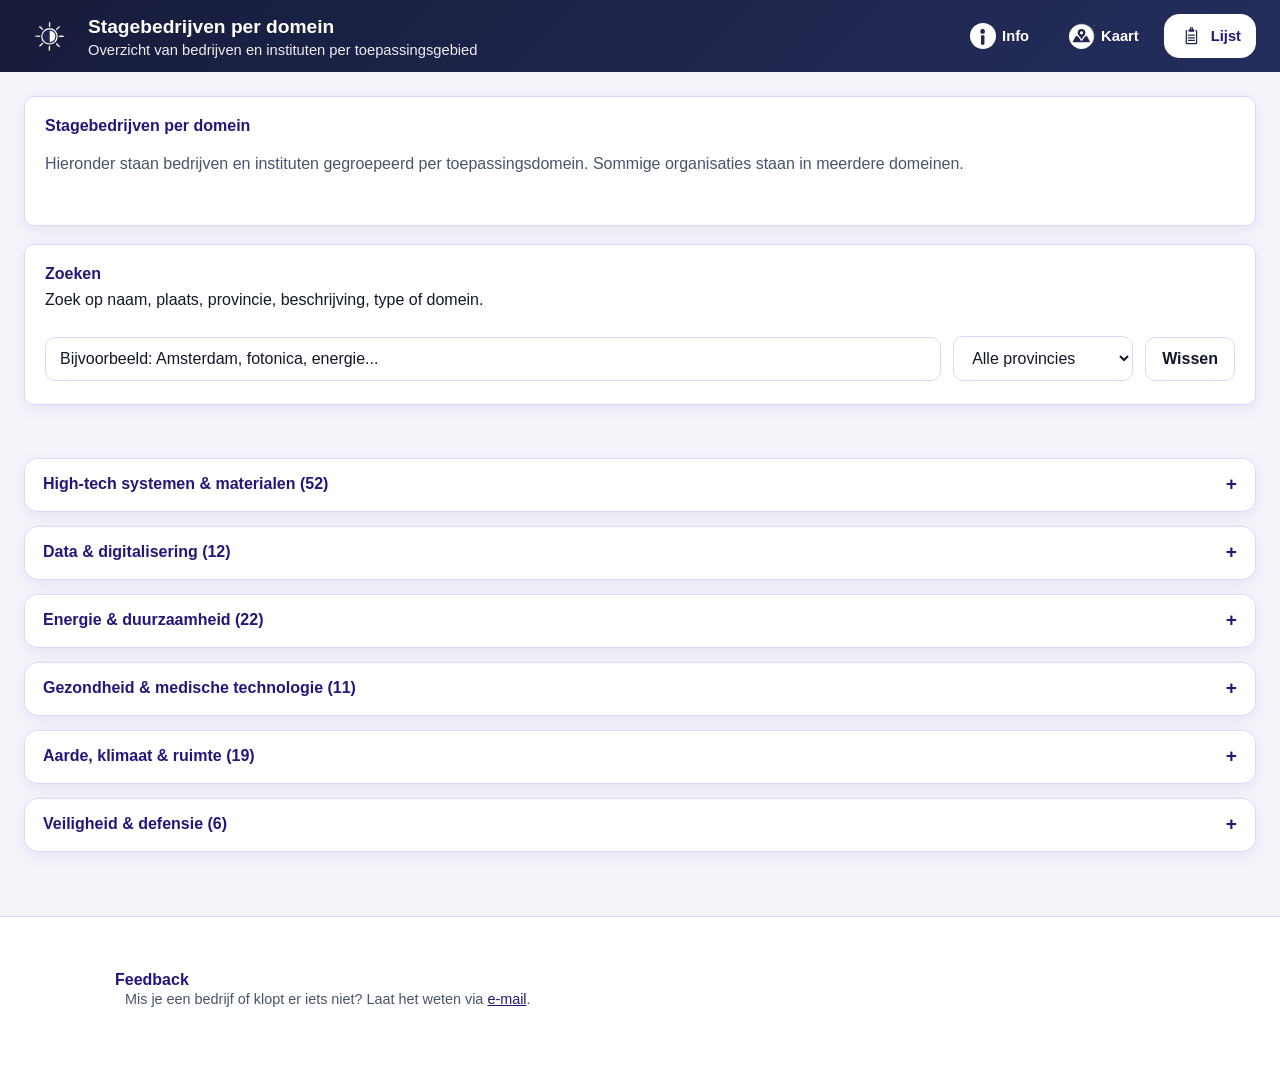
==== commit 5573bedc: "new icons, new frontpage, better ux" ====
--- a/lijst.html
+++ b/lijst.html
@@ -10,20 +10,28 @@
 
   <header class="topbar">
     <div class="topbar-inner">
-
-      <button id="darkToggle" class="dark-toggle">☾</button>
-
+    <button id="darkToggle" class="dark-toggle" type="button" aria-label="Toggle dark mode">
+      <img src="images\icons\darkmode.svg" alt="Toggle dark mode" width="30" height="30">
+    </button>
       <div class="topbar-text">
         <h1>Stagebedrijven per domein</h1>
         <p>Overzicht van bedrijven en instituten per toepassingsgebied</p>
       </div>
 
-      <nav class="page-tabs">
-        <a href="index.html" class="tab-button">🗺️ Kaart</a>
-        <a href="lijst.html" class="tab-button active">📋 Lijst</a>
-        <a href="stage.html" class="tab-button">ℹ️ Stage-informatie</a>
-      </nav>
-
+    <nav class="page-tabs">
+      <a href="index.html" class="tab-button">
+        <img src="images/icons/information.svg" class="tab-icon" alt="" width="30" height="30">
+        <span>Info</span>
+      </a>
+      <a href="map.html" class="tab-button">
+        <img src="images/icons/map.svg" class="tab-icon" alt="" width="30" height="30">
+        <span>Kaart</span>
+      </a>
+      <a href="lijst.html" class="tab-button active">
+        <img src="images/icons/list.svg" class="tab-icon" alt="" width="30" height="30">
+        <span>Lijst</span>
+      </a>    
+    </nav>
     </div>
   </header>
 
@@ -36,162 +44,48 @@
       </p>
     </section>
 
+    <section class="info-card search-card">
+      <div class="search-header">
+        <h2>Zoeken</h2>
+        <p>Zoek op naam, plaats, provincie, beschrijving, type of domein.</p>
+      </div>
+
+      <div class="search-row">
+        <input
+          type="text"
+          id="zoekInput"
+          class="search-input"
+          placeholder="Bijvoorbeeld: Amsterdam, fotonica, energie..."
+          autocomplete="off"
+        >
+
+        <select id="provincieFilter" class="search-select">
+          <option value="">Alle provincies</option>
+        </select>
+
+        <button id="resetZoekopdracht" class="search-reset-button" type="button">
+          Wissen
+        </button>
+      </div>
+    </section>
+
+    <section id="zoekStatus" class="search-status" aria-live="polite"></section>
     <section id="domeinLijst" class="accordion"></section>
   </main>
 
-  <script>
-    const darkToggle = document.getElementById('darkToggle');
-
-    const domeinen = [
-      "High-tech systemen & materialen",
-      "Data & digitalisering",
-      "Energie & duurzaamheid",
-      "Gezondheid & medische technologie",
-      "Aarde, klimaat & ruimte",
-      "Veiligheid & defensie"
-    ];
-
-    function escapeHtml(value) {
-      return String(value)
-        .replaceAll('&', '&amp;')
-        .replaceAll('<', '&lt;')
-        .replaceAll('>', '&gt;')
-        .replaceAll('"', '&quot;')
-        .replaceAll("'", '&#039;');
-    }
-
-    function asArray(value) {
-      if (Array.isArray(value)) return value;
-      if (value === null || value === undefined || value === '') return [];
-      return [value];
-    }
-
-function maakBedrijfHtml(bedrijf) {
-  const naam = escapeHtml(bedrijf.naam || 'Onbekende organisatie');
-  const plaats = escapeHtml(bedrijf.plaats || 'Onbekende locatie');
-  const beschrijving = escapeHtml(bedrijf.beschrijving || '');
-
-  let linksHtml = '';
-
-  if (Array.isArray(bedrijf.websites) && bedrijf.websites.length > 0) {
-    linksHtml = bedrijf.websites
-      .map((site) => {
-        const url = escapeHtml(site.url || '');
-        const label = escapeHtml(site.naam || 'Website');
-        if (!url) return '';
-        return `<a href="${url}" target="_blank" rel="noopener noreferrer">${label}</a>`;
-      })
-      .filter(Boolean)
-      .join('');
-  } else if (bedrijf.website) {
-    const url = escapeHtml(bedrijf.website);
-    linksHtml = `<a href="${url}" target="_blank" rel="noopener noreferrer">Website</a>`;
-  }
-
-  return `
-    <article class="company-list-item">
-      <div class="company-list-item-header">
-        <h3>${naam}</h3>
-        <div class="company-list-place">${plaats}</div>
+  <footer class="site-footer">
+    <div class="footer-content">
+      <div class="footer-section">
+        <h3>Feedback</h3>
+        <p>
+          Mis je een bedrijf of klopt er iets niet?
+          Laat het weten via <a href="mailto:j.busink@hva.nl">e-mail</a>.
+        </p>
       </div>
-      <p>${beschrijving}</p>
-      ${linksHtml ? `<div class="company-list-links">${linksHtml}</div>` : ''}
-    </article>
-  `;
-}
-
-    function renderDomeinen(bedrijven) {
-      const container = document.getElementById('domeinLijst');
-      if (!container) return;
-
-      const html = domeinen.map((domein, index) => {
-        const bedrijvenInDomein = bedrijven.filter((bedrijf) =>
-          asArray(bedrijf.tags).includes(domein)
-        );
-
-        const itemsHtml = bedrijvenInDomein.length > 0
-          ? bedrijvenInDomein
-              .sort((a, b) => (a.naam || '').localeCompare(b.naam || '', 'nl'))
-              .map(maakBedrijfHtml)
-              .join('')
-          : `<p>Voor dit domein zijn nog geen organisaties toegevoegd.</p>`;
-
-        return `
-          <details class="accordion-item" ${index === 6 ? 'open' : ''}>
-            <summary>${escapeHtml(domein)} (${bedrijvenInDomein.length})</summary>
-            <div class="accordion-content">
-              <div class="company-list">
-                ${itemsHtml}
-              </div>
-            </div>
-          </details>
-        `;
-      }).join('');
-
-      container.innerHTML = html;
-    }
-
-    fetch('data/bedrijven.json')
-      .then((res) => {
-        if (!res.ok) {
-          throw new Error(`Kon bedrijven.json niet laden: ${res.status}`);
-        }
-        return res.json();
-      })
-      .then((bedrijven) => {
-        renderDomeinen(bedrijven);
-      })
-      .catch((err) => {
-        console.error(err);
-        const container = document.getElementById('domeinLijst');
-        if (container) {
-          container.innerHTML = `
-            <section class="info-card">
-              <p>Fout bij laden van bedrijven.</p>
-            </section>
-          `;
-        }
-      });
-
-    if (localStorage.getItem('theme') === 'dark') {
-      document.body.classList.add('dark-mode');
-      document.body.classList.remove('light-mode');
-      if (darkToggle) darkToggle.textContent = '☀️';
-    } else if (localStorage.getItem('theme') === 'light') {
-      document.body.classList.add('light-mode');
-      document.body.classList.remove('dark-mode');
-      if (darkToggle) darkToggle.textContent = '🌙';
-    }
-
-    if (darkToggle) {
-      darkToggle.addEventListener('click', () => {
-        const isDark = document.body.classList.contains('dark-mode');
-
-        if (isDark) {
-          document.body.classList.remove('dark-mode');
-          document.body.classList.add('light-mode');
-          localStorage.setItem('theme', 'light');
-          darkToggle.textContent = '🌙';
-        } else {
-          document.body.classList.remove('light-mode');
-          document.body.classList.add('dark-mode');
-          localStorage.setItem('theme', 'dark');
-          darkToggle.textContent = '☀️';
-        }
-      });
-    }
-  </script>
+    </div>
+  </footer>
+  <script src="js/lijst.js"></script>
+  <script src="js/theme.js"></script>
 
 </body>
-</html>
-
-    <div class="footer-section">
-      <h3>Feedback</h3>
-      <p>
-        Mis je een bedrijf of klopt er iets niet?
-        Laat het weten via <a href="mailto:j.busink@hva.nl">Neem contact op</a>.
-      </p>
-    </div>
-
-  </div>
-</footer>+</html> 
--- a/css/style.css
+++ b/css/style.css
@@ -23,6 +23,7 @@
   max-width: 100%;
   height: auto;
 }
+
 
 /* =========================
    2. DESIGN TOKENS
@@ -144,10 +145,10 @@
   flex: 0 0 auto;
   margin: 0;
   padding: 8px 10px;
-  border: 1px solid rgba(255, 255, 255, 0.22);
+  border: 1px solid transparent;
   border-radius: 999px;
-  background: rgba(255, 255, 255, 0.1);
-  color: #ffffff;
+  background: transparent;
+  /* color: #ffffff; */
   cursor: pointer;
   font-size: 1rem;
   transition: background 0.2s ease, transform 0.1s ease;
@@ -168,9 +169,9 @@
 .tab-button {
   display: inline-block;
   padding: 8px 14px;
-  border: 1px solid rgba(255, 255, 255, 0.22);
+  border: 1px solid transparent;
   border-radius: 15px;
-  background: rgba(255, 255, 255, 0.08);
+  background: transparent;
   color: #ffffff;
   text-decoration: none;
   font-size: 0.92rem;
@@ -191,42 +192,63 @@
 /* =========================
    6. FILTERS
    ========================= */
-
-.hero-filters {
-  padding: 20px 24px 8px;
-}
-
 .hero-filters-inner {
   display: grid;
-  gap: 18px;
-  border-radius: var(--radius-lg);
+  /* grid-template-columns: minmax(220px,400px) minmax(220px,400px); */
+  gap: 18px 24px;
+  padding-left: 10px;
+  padding-right: 10px;
+  padding-top: 10px;
+  align-items: start;
+}
+
+.filter-group-type {
+  grid-column: 1;
+  grid-row: 1;
+}
+
+.filter-group-provincie {
+  grid-column: 2;
+  grid-row: 1;
+  justify-self: end;
+  width: 100%;
+  max-width: 1000px;
+}
+
+.filter-group-tags {
+  grid-column: 1 / -1;
+  grid-row: 2;
+  padding-bottom: 10px;
+  /* width: 800px; */
+}
+
+.filter-group select {
+  width: 100%;
+  padding: 10px 12px;
+  border-radius: 10px;
+  border: 1px solid var(--border);
   background: var(--bg-panel);
-  padding: 20px;  
-}
-
-.filter-group {
-  display: grid;
-  gap: 8px;
-  min-width: 220px;
-}
-
-.filter-group-tags {
-  align-items: start;
-}
-
-.filter-group label {
-  font-size: 0.9rem;
-  font-weight: 600;
-  color: var(--text-soft);
-}
-
-.filter-group select {
-  padding: 10px 12px;
-  border: 1px solid var(--border);
-  border-radius: 10px;
-  background: var(--bg-panel);
-  color: var(--text-main);
-  font-size: 0.95rem;
+  color: var(--text-main);
+  font: inherit;
+  box-sizing: border-box;
+}
+
+@media (max-width: 800px) {
+  .hero-filters-inner {
+    grid-template-columns: 1fr;
+  }
+
+  .filter-group-type,
+  .filter-group-provincie,
+  .filter-group-tags {
+    grid-column: 1;
+    grid-row: auto;
+  }
+
+  .filter-group-provincie {
+    justify-self: stretch;
+    max-width: none;
+  }
 }
 
 .filter-group select:focus {
@@ -300,6 +322,8 @@
 .tag-filter-option input {
   margin: 0;
 }
+
+
 
 /* =========================
    7. HOOFDLAYOUT
@@ -501,6 +525,130 @@
 /* =========================
    11. LIJSTWEERGAVE
    ========================= */
+.search-card {
+  display: grid;
+  gap: 14px;
+}
+
+.search-header h2 {
+  margin-bottom: 4px;
+}
+
+.search-header p {
+  margin: 0;
+  color: var(--text-muted);
+}
+
+.search-row {
+  display: flex;
+  gap: 12px;
+  align-items: center;
+  flex-wrap: wrap;
+}
+
+.search-input {
+  flex: 1 1 320px;
+  min-width: 220px;
+  padding: 12px 14px;
+  border: 1px solid var(--border);
+  border-radius: 10px;
+  background: var(--bg-panel);
+  color: var(--text-main);
+  font: inherit;
+  box-sizing: border-box;
+}
+
+.search-input::placeholder {
+  color: var(--text-muted);
+}
+
+.search-input:focus {
+  outline: none;
+  border-color: var(--accent);
+  box-shadow: 0 0 0 3px rgba(80, 110, 255, 0.12);
+}
+
+.search-reset-button {
+  padding: 12px 16px;
+  border: 1px solid var(--border);
+  border-radius: 10px;
+  background: var(--bg-panel);
+  color: var(--text-main);
+  font: inherit;
+  font-weight: 600;
+  cursor: pointer;
+  transition: background 0.2s ease, border-color 0.2s ease, transform 0.2s ease;
+}
+
+.search-reset-button:hover {
+  background: var(--bg-soft);
+  border-color: var(--accent);
+}
+
+.search-reset-button:active {
+  transform: translateY(1px);
+}
+
+.search-status {
+  margin-bottom: 4px;
+}
+
+.company-list-empty {
+  color: var(--text-muted);
+}
+
+.site-footer {
+  margin-top: 40px;
+  border-top: 1px solid var(--border);
+  background: var(--bg-panel);
+}
+
+.footer-content {
+  max-width: 1100px;
+  margin: 0 auto;
+  padding: 24px 20px 36px;
+}
+
+.footer-section h3 {
+  margin-top: 0;
+  margin-bottom: 8px;
+  color: var(--text-heading);
+}
+
+.footer-section p {
+  margin: 0;
+  color: var(--text-main);
+}
+
+.footer-section a {
+  color: var(--accent);
+}
+
+
+@media (max-width: 700px) {
+  .search-input,
+  .search-select,
+  .search-reset-button {
+    width: 100%;
+  }
+}
+
+.search-select {
+  padding: 12px 14px;
+  border: 1px solid var(--border);
+  border-radius: 10px;
+  background: var(--bg-panel);
+  color: var(--text-main);
+  font: inherit;
+  min-width: 180px;
+  box-sizing: border-box;
+}
+
+.search-select:focus {
+  outline: none;
+  border-color: var(--accent);
+  box-shadow: 0 0 0 3px rgba(80, 110, 255, 0.12);
+}
 
 .company-list {
   display: grid;
@@ -677,8 +825,8 @@
 }
 
 body.dark-mode .dark-toggle {
-  background: rgba(255, 255, 255, 0.05);
-  border-color: rgba(140, 156, 220, 0.18);
+  background: transparent;
+  border-color:transparent;
 }
 
 body.dark-mode .dark-toggle:hover {
@@ -769,6 +917,38 @@
   font-weight: 700;
 }
 
+.tab-button {
+  display: inline-flex;
+  align-items: center;
+  gap: 6px;
+  transition: background 0.15s ease, color 0.15s ease;
+}
+
+.tab-button.active {
+  background: #ffffff;
+  color: #25167a;
+  border-color: #ffffff;
+}
+
+/* belangrijk voor SVG */
+.tab-button .tab-icon {
+  fill: currentColor;
+}
+
+.tab-icon {
+  width: 26px;
+  height: 26px;
+  fill: currentColor;
+  flex-shrink: 0;
+}
+
+.tab-button:hover .tab-icon {
+  transform: translateY(-2px);
+}
+
+.tab-icon {
+  transition: transform 0.15s ease;
+}
 /* =========================
    16. RESPONSIVE
    ========================= */
@@ -839,4 +1019,5 @@
   .info-page {
     padding: 16px;
   }
-}+}
+
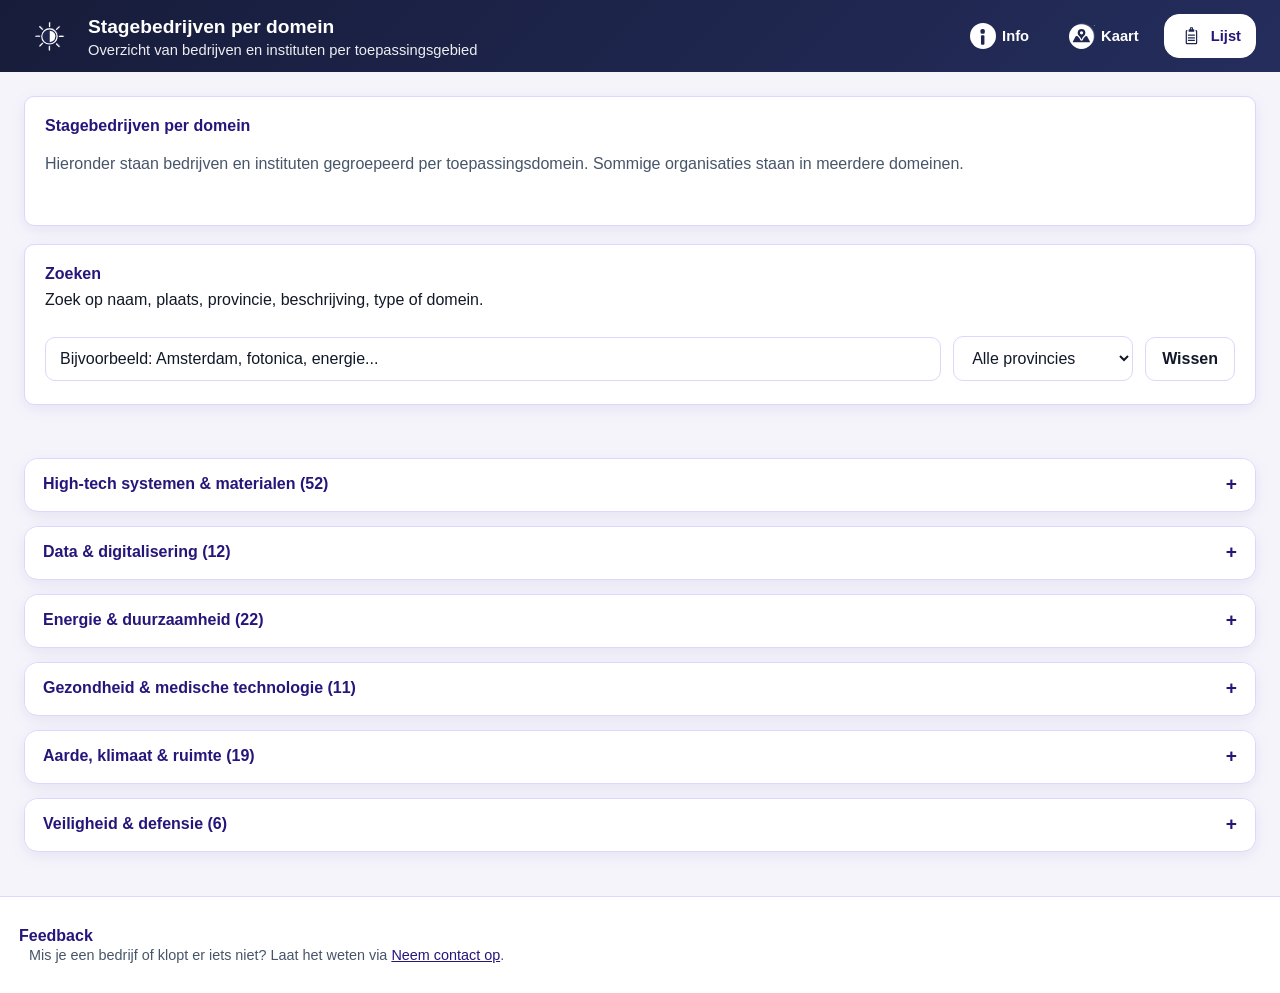
==== commit b95e17ba: "Update footer" ====
--- a/lijst.html
+++ b/lijst.html
@@ -73,19 +73,17 @@
     <section id="domeinLijst" class="accordion"></section>
   </main>
 
-  <footer class="site-footer">
-    <div class="footer-content">
-      <div class="footer-section">
-        <h3>Feedback</h3>
-        <p>
-          Mis je een bedrijf of klopt er iets niet?
-          Laat het weten via <a href="mailto:j.busink@hva.nl">e-mail</a>.
-        </p>
-      </div>
-    </div>
-  </footer>
-  <script src="js/lijst.js"></script>
-  <script src="js/theme.js"></script>
+<footer>
+  <div class="footer-section">
+    <h3>Feedback</h3>
+    <p>
+      Mis je een bedrijf of klopt er iets niet?
+      Laat het weten via <a href="mailto:j.busink@hva.nl">Neem contact op</a>.
+    </p>
+  </div>
+</footer>
+<script src="js/lijst.js"></script>
+<script src="js/theme.js"></script>
 
 </body>
 </html> 
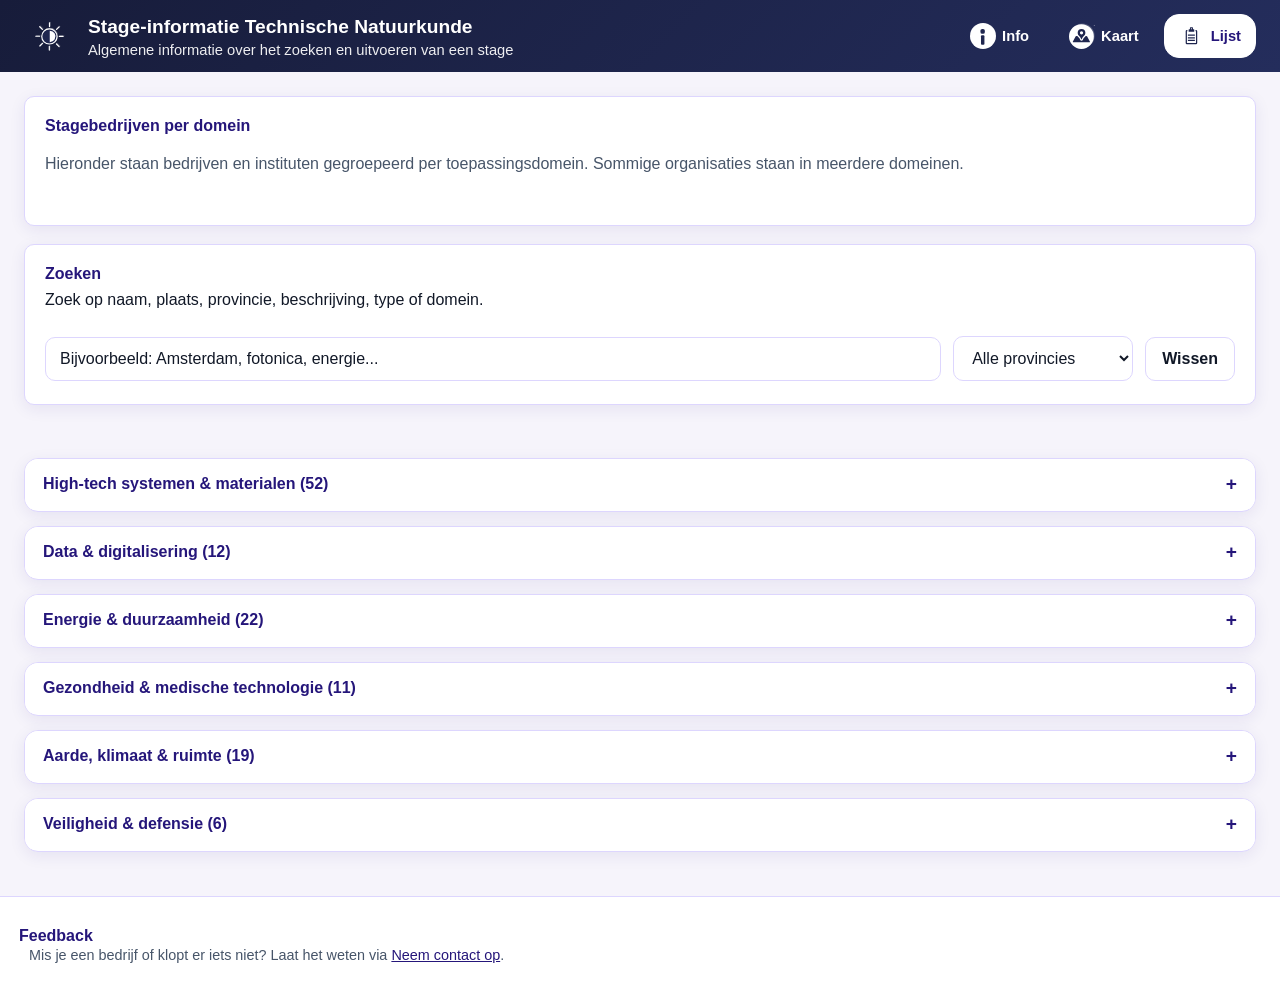
==== commit 6e91a046: "update index" ====
--- a/lijst.html
+++ b/lijst.html
@@ -10,30 +10,34 @@
 
   <header class="topbar">
     <div class="topbar-inner">
-    <button id="darkToggle" class="dark-toggle" type="button" aria-label="Toggle dark mode">
-      <img src="images\icons\darkmode.svg" alt="Toggle dark mode" width="30" height="30">
-    </button>
+
+      <button id="darkToggle" class="dark-toggle" type="button" aria-label="Toggle dark mode">
+        <img src="images/icons/darkmode.svg" alt="Toggle dark mode" width="30" height="30">
+      </button>
+
       <div class="topbar-text">
-        <h1>Stagebedrijven per domein</h1>
-        <p>Overzicht van bedrijven en instituten per toepassingsgebied</p>
+        <h1>Stage-informatie Technische Natuurkunde</h1>
+        <p>Algemene informatie over het zoeken en uitvoeren van een stage</p>
       </div>
 
-    <nav class="page-tabs">
-      <a href="index.html" class="tab-button">
-        <img src="images/icons/information.svg" class="tab-icon" alt="" width="30" height="30">
-        <span>Info</span>
-      </a>
-      <a href="map.html" class="tab-button">
-        <img src="images/icons/map.svg" class="tab-icon" alt="" width="30" height="30">
-        <span>Kaart</span>
-      </a>
-      <a href="lijst.html" class="tab-button active">
-        <img src="images/icons/list.svg" class="tab-icon" alt="" width="30" height="30">
-        <span>Lijst</span>
-      </a>    
-    </nav>
+      <nav class="page-tabs">
+        <a href="index.html" class="tab-button">
+          <img src="images/icons/information.svg" class="tab-icon" alt="" width="30" height="30">
+          <span>Info</span>
+        </a>
+        <a href="map.html" class="tab-button">
+          <img src="images/icons/map.svg" class="tab-icon" alt="" width="30" height="30">
+          <span>Kaart</span>
+        </a>
+        <a href="lijst.html" class="tab-button active">
+          <img src="images/icons/list.svg" class="tab-icon" alt="" width="30" height="30">
+          <span>Lijst</span>
+        </a>
+      </nav>
+
     </div>
   </header>
+
 
   <main class="info-page">
     <section class="info-card">
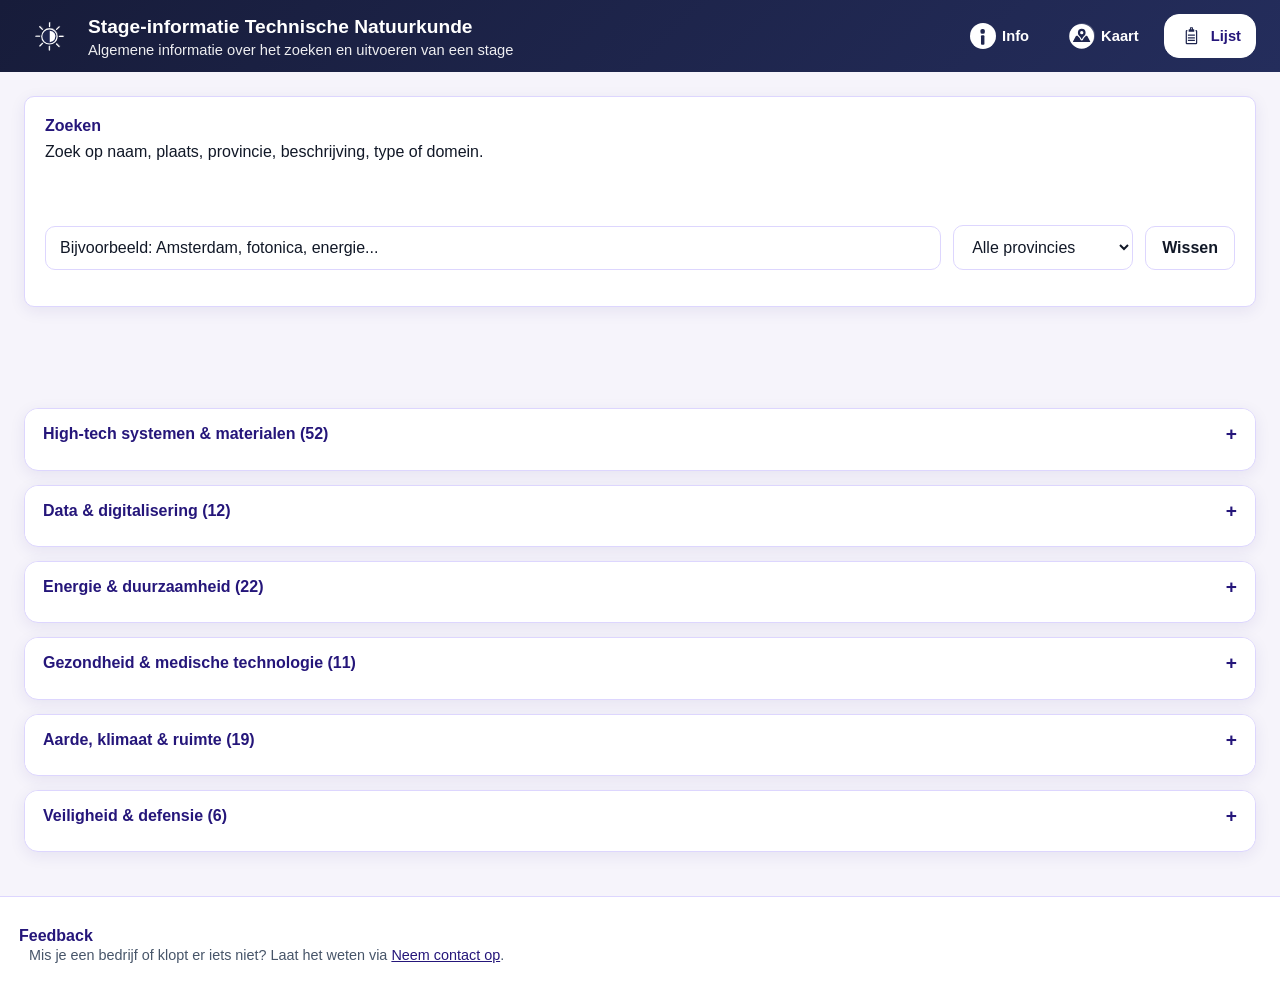
==== commit 4b5c5d30: "Update favourites button" ====
--- a/lijst.html
+++ b/lijst.html
@@ -40,13 +40,13 @@
 
 
   <main class="info-page">
-    <section class="info-card">
+    <!-- <section class="info-card">
       <h2>Stagebedrijven per domein</h2>
       <p>
         Hieronder staan bedrijven en instituten gegroepeerd per toepassingsdomein.
         Sommige organisaties staan in meerdere domeinen.
       </p>
-    </section>
+    </section> -->
 
     <section class="info-card search-card">
       <div class="search-header">
--- a/css/style.css
+++ b/css/style.css
@@ -233,6 +233,21 @@
   box-sizing: border-box;
 }
 
+.favoriet-knop {
+  background: var(--bg-link);
+  color: var(--text-main);
+  border: 1px solid var(--border);
+  border-radius: 8px;
+  padding: 10px 12px;
+  cursor: pointer;
+  font-weight: 600;
+  transition: background 0.15s ease;
+}
+
+.favoriet-knop:hover {
+  background: var(--bg-link-hover);
+}
+
 @media (max-width: 800px) {
   .hero-filters-inner {
     grid-template-columns: 1fr;
@@ -263,36 +278,11 @@
   gap: 16px;
 }
 
-.filter-actions {
+.filter-actions-column {
   display: flex;
-  justify-content: flex-start;
+  flex-direction: column;
+  gap: 8px;
   flex: 0 0 auto;
-}
-
-.filter-actions button,
-#resetFilters,
-.button {
-  padding: 10px 14px;
-  border: 1px solid transparent;
-  border-radius: 10px;
-  background: var(--accent-hover);
-  color: #ffffff;
-  font-size: 0.95rem;
-  font-weight: 600;
-  cursor: pointer;
-  transition: background 0.15s ease, transform 0.05s ease;
-}
-
-.filter-actions button:hover,
-#resetFilters:hover,
-.button:hover {
-  background: var(--accent-hover);
-}
-
-.filter-actions button:active,
-#resetFilters:active,
-.button:active {
-  transform: scale(0.97);
 }
 
 .tag-filter-list {
@@ -306,7 +296,7 @@
   display: inline-flex;
   align-items: center;
   gap: 6px;
-  padding: 4px 8px;
+  padding: 4px 10px;
   border: 1px solid var(--border);
   border-radius: 999px;
   background: var(--bg-soft);
@@ -319,6 +309,91 @@
   background: var(--bg-link);
 }
 
+.tag-filter-option input {
+  margin: 0;
+}
+
+#favorietenFilter.active {
+  background: var(--accent);
+  color: white;
+  border-color: var(--accent);
+}
+
+.favorieten-lijst {
+  padding: 20px;
+  border-top: 1px solid var(--border);
+  background: var(--bg-panel);
+}
+
+.favorieten-lijst h2 {
+  margin-bottom: 12px;
+  color: var(--text-heading);
+}
+.favoriet-icoon {
+  background: transparent;
+  border: transparent;
+  font-size: 1.2rem;
+  cursor: pointer;
+  color: transparent;
+  margin-right: 8px;
+  padding: 0;
+}
+
+.favoriet-icoon:hover {
+  transform: scale(1.2);
+}
+
+.filter-actions button:hover,
+#resetFilters:hover,
+.button:hover {
+  background: var(--accent-hover);
+}
+
+.filter-actions button:active,
+#resetFilters:active,
+.button:active {
+  transform: scale(0.97);
+}
+
+#favorietenFilter.active {
+  background: var(--accent-hover);
+  border-color: rgba(255, 255, 255, 0.2);
+}
+
+.tag-filter-list {
+  display: flex;
+  flex: 1;
+  flex-wrap: wrap;
+  gap: 10px 12px;
+}
+
+.tag-filter-option {
+  border: 1px solid var(--border);
+  border-radius: 999px;
+  background: var(--bg-soft);
+  cursor: pointer;
+  font-size: 0.8rem;
+  padding: 4px 10px;
+}
+
+button.tag-filter-option {
+  border: 1px solid var(--border);
+  background: var(--bg-soft);
+  color: var(--text-main);
+}
+
+button.tag-filter-option:hover {
+  background: var(--bg-link);
+}
+
+.tag-filter-option:hover {
+  background: var(--bg-link);
+}
+#favorietenFilter.active {
+  background: var(--accent);
+  color: white;
+  border-color: var(--accent);
+}
 .tag-filter-option input {
   margin: 0;
 }
@@ -440,7 +515,32 @@
 .company-list-links a:hover {
   background: var(--bg-link-hover);
 }
-
+.company-list-item-header {
+  display: flex;
+  align-items: center;
+  gap: 10px;
+}
+
+.favoriet-icoon {
+  background: transparent !important;
+  border: transparent !important;
+  box-shadow: transparent !important;
+
+  font-size: 1.6rem;   /* groter */
+  width: 12px !important;
+  height: 12px !important;
+
+  display: flex;
+  align-items: center;
+  justify-content: center;
+
+  cursor: pointer;
+  padding: 0;
+}
+
+.company-list-item-header > div {
+  flex: 1;
+}
 /* =========================
    9. INFO PAGINA
    ========================= */
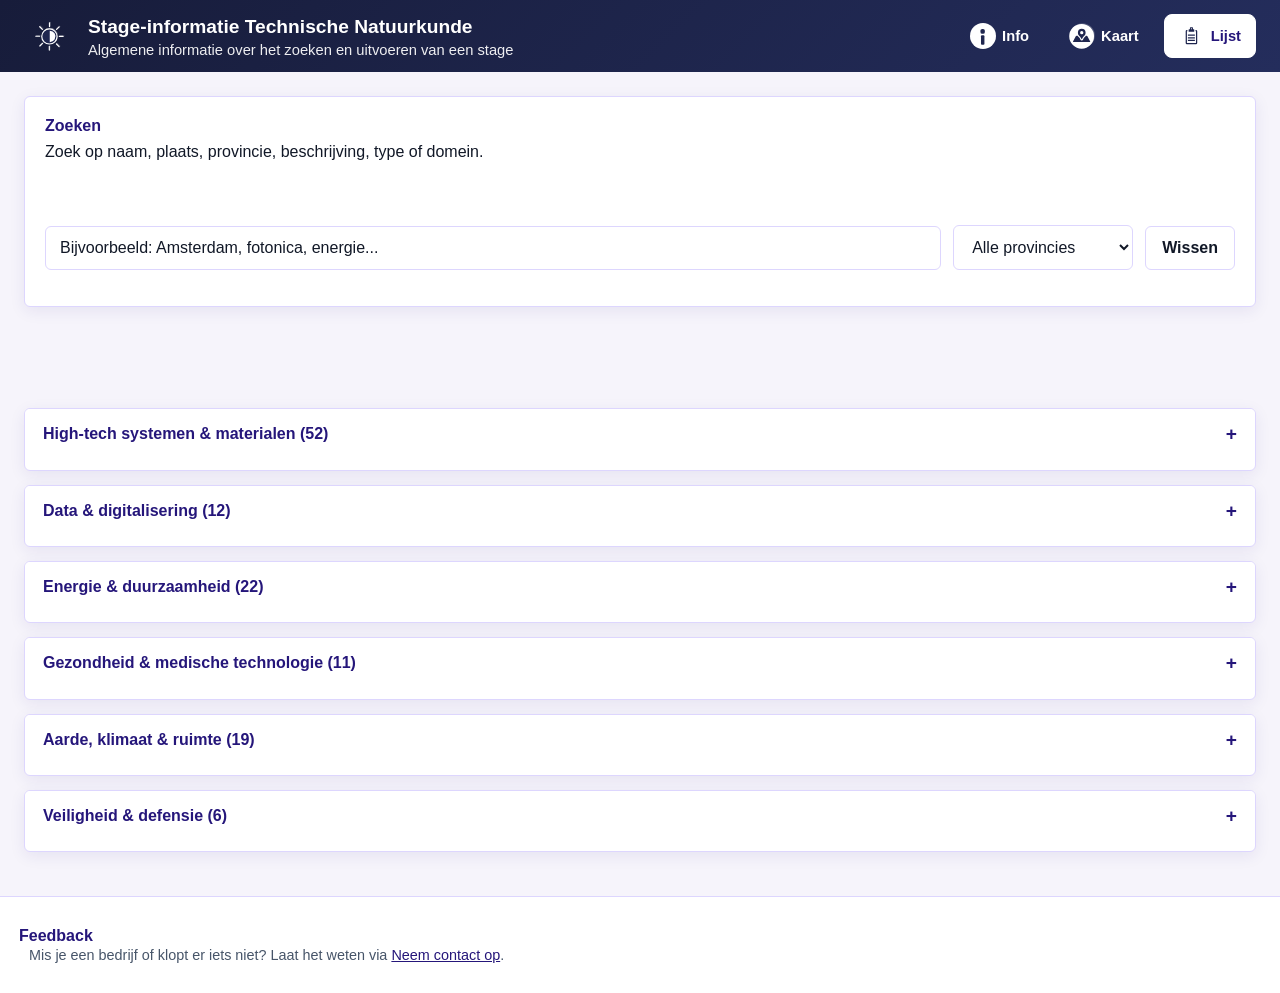
==== commit 0e639518: "Update favorieten" ====
--- a/lijst.html
+++ b/lijst.html
@@ -40,14 +40,6 @@
 
 
   <main class="info-page">
-    <!-- <section class="info-card">
-      <h2>Stagebedrijven per domein</h2>
-      <p>
-        Hieronder staan bedrijven en instituten gegroepeerd per toepassingsdomein.
-        Sommige organisaties staan in meerdere domeinen.
-      </p>
-    </section> -->
-
     <section class="info-card search-card">
       <div class="search-header">
         <h2>Zoeken</h2>
--- a/css/style.css
+++ b/css/style.css
@@ -170,7 +170,7 @@
   display: inline-block;
   padding: 8px 14px;
   border: 1px solid transparent;
-  border-radius: 15px;
+  border-radius: 8px;
   background: transparent;
   color: #ffffff;
   text-decoration: none;
@@ -192,13 +192,12 @@
 /* =========================
    6. FILTERS
    ========================= */
+
 .hero-filters-inner {
   display: grid;
-  /* grid-template-columns: minmax(220px,400px) minmax(220px,400px); */
+  grid-template-columns: minmax(220px, 360px) minmax(220px, 280px);
   gap: 18px 24px;
-  padding-left: 10px;
-  padding-right: 10px;
-  padding-top: 10px;
+  padding: 10px;
   align-items: start;
 }
 
@@ -212,58 +211,24 @@
   grid-row: 1;
   justify-self: end;
   width: 100%;
-  max-width: 1000px;
+  max-width: 280px;
 }
 
 .filter-group-tags {
   grid-column: 1 / -1;
   grid-row: 2;
   padding-bottom: 10px;
-  /* width: 800px; */
 }
 
 .filter-group select {
   width: 100%;
   padding: 10px 12px;
-  border-radius: 10px;
+  border-radius: 6px;
   border: 1px solid var(--border);
   background: var(--bg-panel);
   color: var(--text-main);
   font: inherit;
   box-sizing: border-box;
-}
-
-.favoriet-knop {
-  background: var(--bg-link);
-  color: var(--text-main);
-  border: 1px solid var(--border);
-  border-radius: 8px;
-  padding: 10px 12px;
-  cursor: pointer;
-  font-weight: 600;
-  transition: background 0.15s ease;
-}
-
-.favoriet-knop:hover {
-  background: var(--bg-link-hover);
-}
-
-@media (max-width: 800px) {
-  .hero-filters-inner {
-    grid-template-columns: 1fr;
-  }
-
-  .filter-group-type,
-  .filter-group-provincie,
-  .filter-group-tags {
-    grid-column: 1;
-    grid-row: auto;
-  }
-
-  .filter-group-provincie {
-    justify-self: stretch;
-    max-width: none;
-  }
 }
 
 .filter-group select:focus {
@@ -298,11 +263,12 @@
   gap: 6px;
   padding: 4px 10px;
   border: 1px solid var(--border);
-  border-radius: 999px;
+  border-radius: 6px;
   background: var(--bg-soft);
   color: var(--text-main);
   cursor: pointer;
   font-size: 0.8rem;
+  line-height: 1.2;
 }
 
 .tag-filter-option:hover {
@@ -313,10 +279,31 @@
   margin: 0;
 }
 
+button.tag-filter-option {
+  appearance: none;
+  -webkit-appearance: none;
+  font: inherit;
+}
+
 #favorietenFilter.active {
   background: var(--accent);
-  color: white;
+  color: #ffffff;
   border-color: var(--accent);
+}
+
+.favoriet-knop {
+  background: var(--bg-link);
+  color: var(--text-main);
+  border: 1px solid var(--border);
+  border-radius: 6px;
+  padding: 10px 12px;
+  cursor: pointer;
+  font-weight: 600;
+  transition: background 0.15s ease;
+}
+
+.favoriet-knop:hover {
+  background: var(--bg-link-hover);
 }
 
 .favorieten-lijst {
@@ -329,76 +316,6 @@
   margin-bottom: 12px;
   color: var(--text-heading);
 }
-.favoriet-icoon {
-  background: transparent;
-  border: transparent;
-  font-size: 1.2rem;
-  cursor: pointer;
-  color: transparent;
-  margin-right: 8px;
-  padding: 0;
-}
-
-.favoriet-icoon:hover {
-  transform: scale(1.2);
-}
-
-.filter-actions button:hover,
-#resetFilters:hover,
-.button:hover {
-  background: var(--accent-hover);
-}
-
-.filter-actions button:active,
-#resetFilters:active,
-.button:active {
-  transform: scale(0.97);
-}
-
-#favorietenFilter.active {
-  background: var(--accent-hover);
-  border-color: rgba(255, 255, 255, 0.2);
-}
-
-.tag-filter-list {
-  display: flex;
-  flex: 1;
-  flex-wrap: wrap;
-  gap: 10px 12px;
-}
-
-.tag-filter-option {
-  border: 1px solid var(--border);
-  border-radius: 999px;
-  background: var(--bg-soft);
-  cursor: pointer;
-  font-size: 0.8rem;
-  padding: 4px 10px;
-}
-
-button.tag-filter-option {
-  border: 1px solid var(--border);
-  background: var(--bg-soft);
-  color: var(--text-main);
-}
-
-button.tag-filter-option:hover {
-  background: var(--bg-link);
-}
-
-.tag-filter-option:hover {
-  background: var(--bg-link);
-}
-#favorietenFilter.active {
-  background: var(--accent);
-  color: white;
-  border-color: var(--accent);
-}
-.tag-filter-option input {
-  margin: 0;
-}
-
-
 
 /* =========================
    7. HOOFDLAYOUT
@@ -462,7 +379,7 @@
 .company-meta-item {
   padding: 10px 12px;
   border: 1px solid var(--border-soft);
-  border-radius: 8px;
+  border-radius: 6px;
   background: var(--bg-soft);
   font-size: 0.95rem;
 }
@@ -470,13 +387,13 @@
 .company-section {
   margin-bottom: 16px;
   padding: 1px;
-  border-radius: 12px;
+  border-radius: 6px;
   background: var(--bg-soft-2);
 }
 
 .company-section-inner {
   padding: 14px 16px;
-  border-radius: 11px;
+  border-radius: 6px;
   background: var(--bg-panel);
 }
 
@@ -502,7 +419,7 @@
 .company-list-links a {
   display: inline-block;
   padding: 10px 12px;
-  border-radius: 8px;
+  border-radius: 6px;
   background: var(--bg-link);
   color: var(--text-main);
   text-decoration: none;
@@ -540,6 +457,20 @@
 
 .company-list-item-header > div {
   flex: 1;
+}
+
+.marker-tooltip {
+  font-size: 0.85rem;
+  line-height: 1.35;
+}
+
+.leaflet-tooltip {
+  border: 1px solid var(--border);
+  border-radius: 10px;
+  background: var(--bg-panel);
+  color: var(--text-main);
+  box-shadow: var(--shadow-soft);
+  padding: 8px 10px;
 }
 /* =========================
    9. INFO PAGINA
@@ -559,7 +490,7 @@
 
 .info-card {
   padding: 20px;
-  border-radius: 10px;
+  border-radius: 6px;
 }
 
 /* =========================
@@ -572,7 +503,7 @@
 }
 
 .accordion-item {
-  border-radius: 14px;
+  border-radius: 6px;
   overflow: hidden;
 }
 
@@ -651,7 +582,7 @@
   min-width: 220px;
   padding: 12px 14px;
   border: 1px solid var(--border);
-  border-radius: 10px;
+  border-radius: 6px;
   background: var(--bg-panel);
   color: var(--text-main);
   font: inherit;
@@ -671,7 +602,7 @@
 .search-reset-button {
   padding: 12px 16px;
   border: 1px solid var(--border);
-  border-radius: 10px;
+  border-radius: 6px;
   background: var(--bg-panel);
   color: var(--text-main);
   font: inherit;
@@ -736,7 +667,7 @@
 .search-select {
   padding: 12px 14px;
   border: 1px solid var(--border);
-  border-radius: 10px;
+  border-radius: 6px;
   background: var(--bg-panel);
   color: var(--text-main);
   font: inherit;
@@ -757,7 +688,7 @@
 
 .company-list-item {
   padding: 14px 16px;
-  border-radius: 12px;
+  border-radius: 6px;
 }
 
 .company-list-item-header {
@@ -851,7 +782,7 @@
 }
 
 .marker-cluster div {
-  border-radius: 10px;
+  border-radius: 6px;
   font-weight: 600;
 }
 
